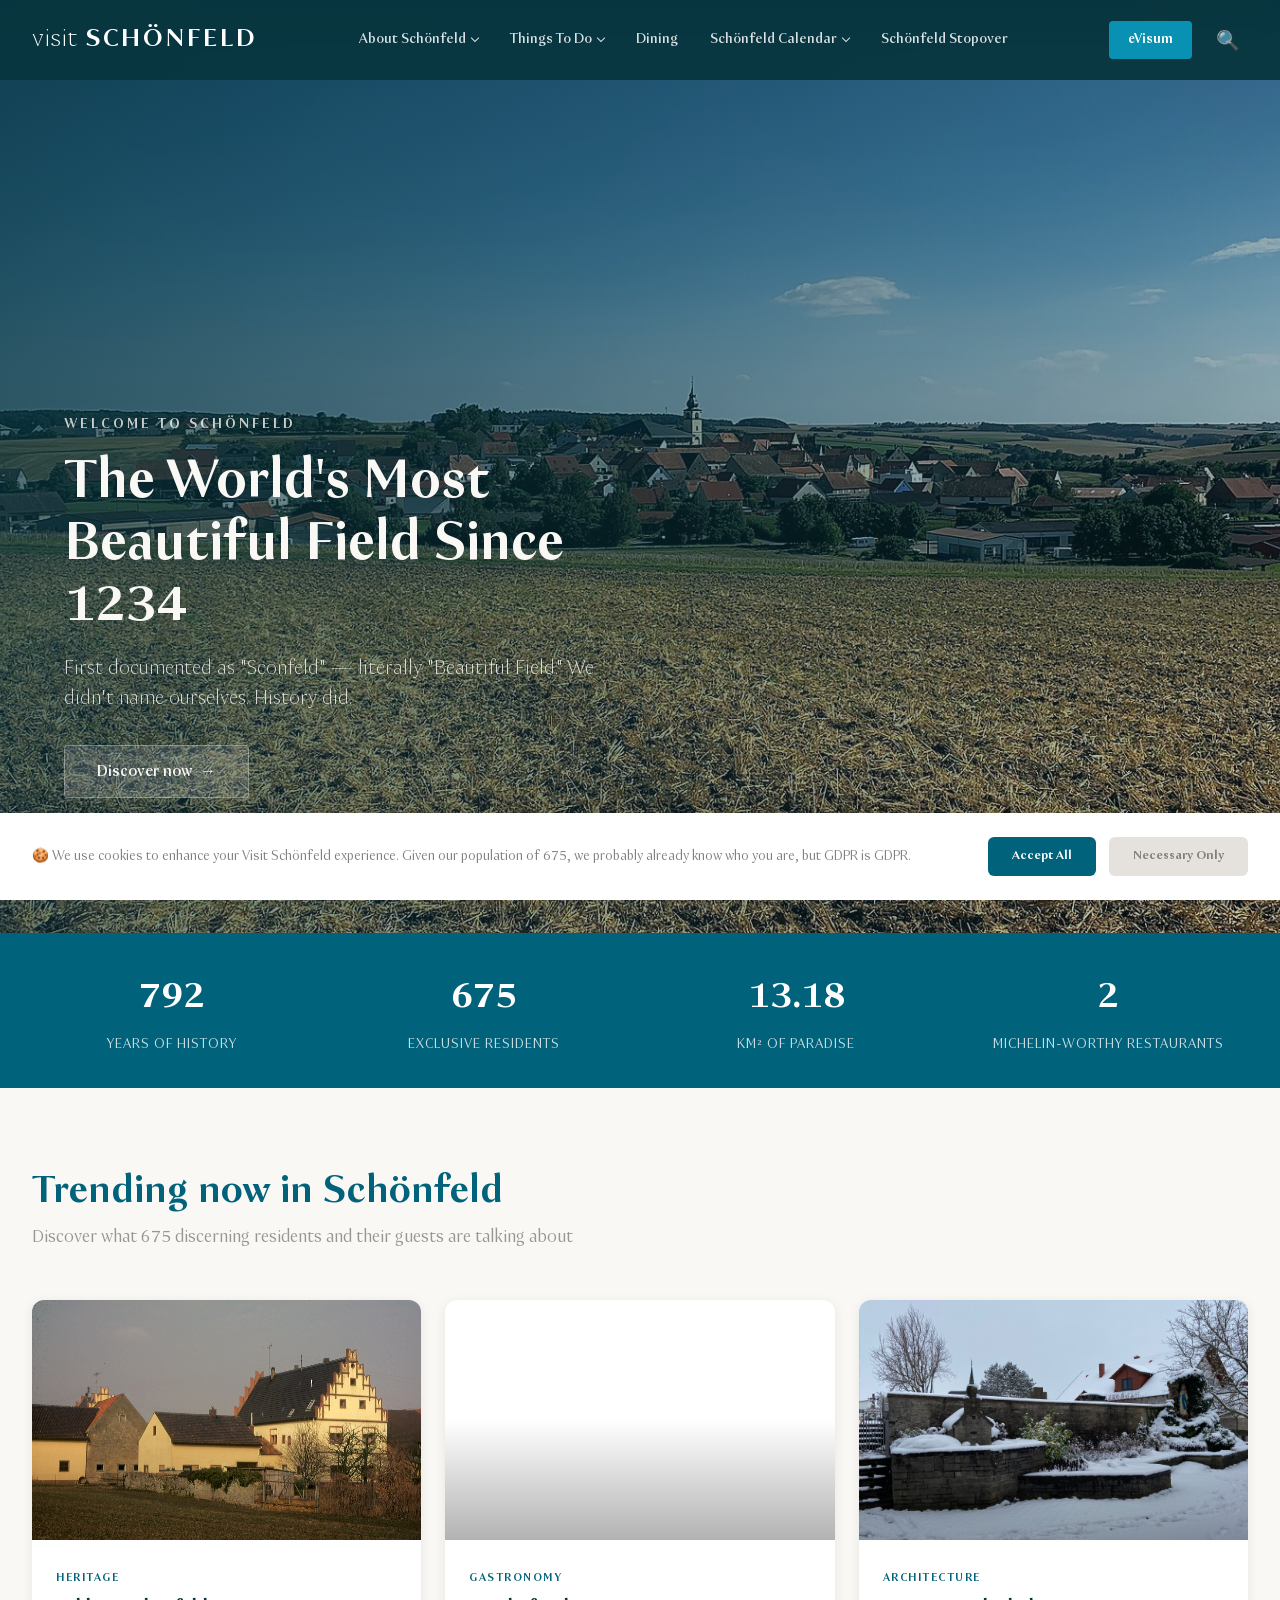
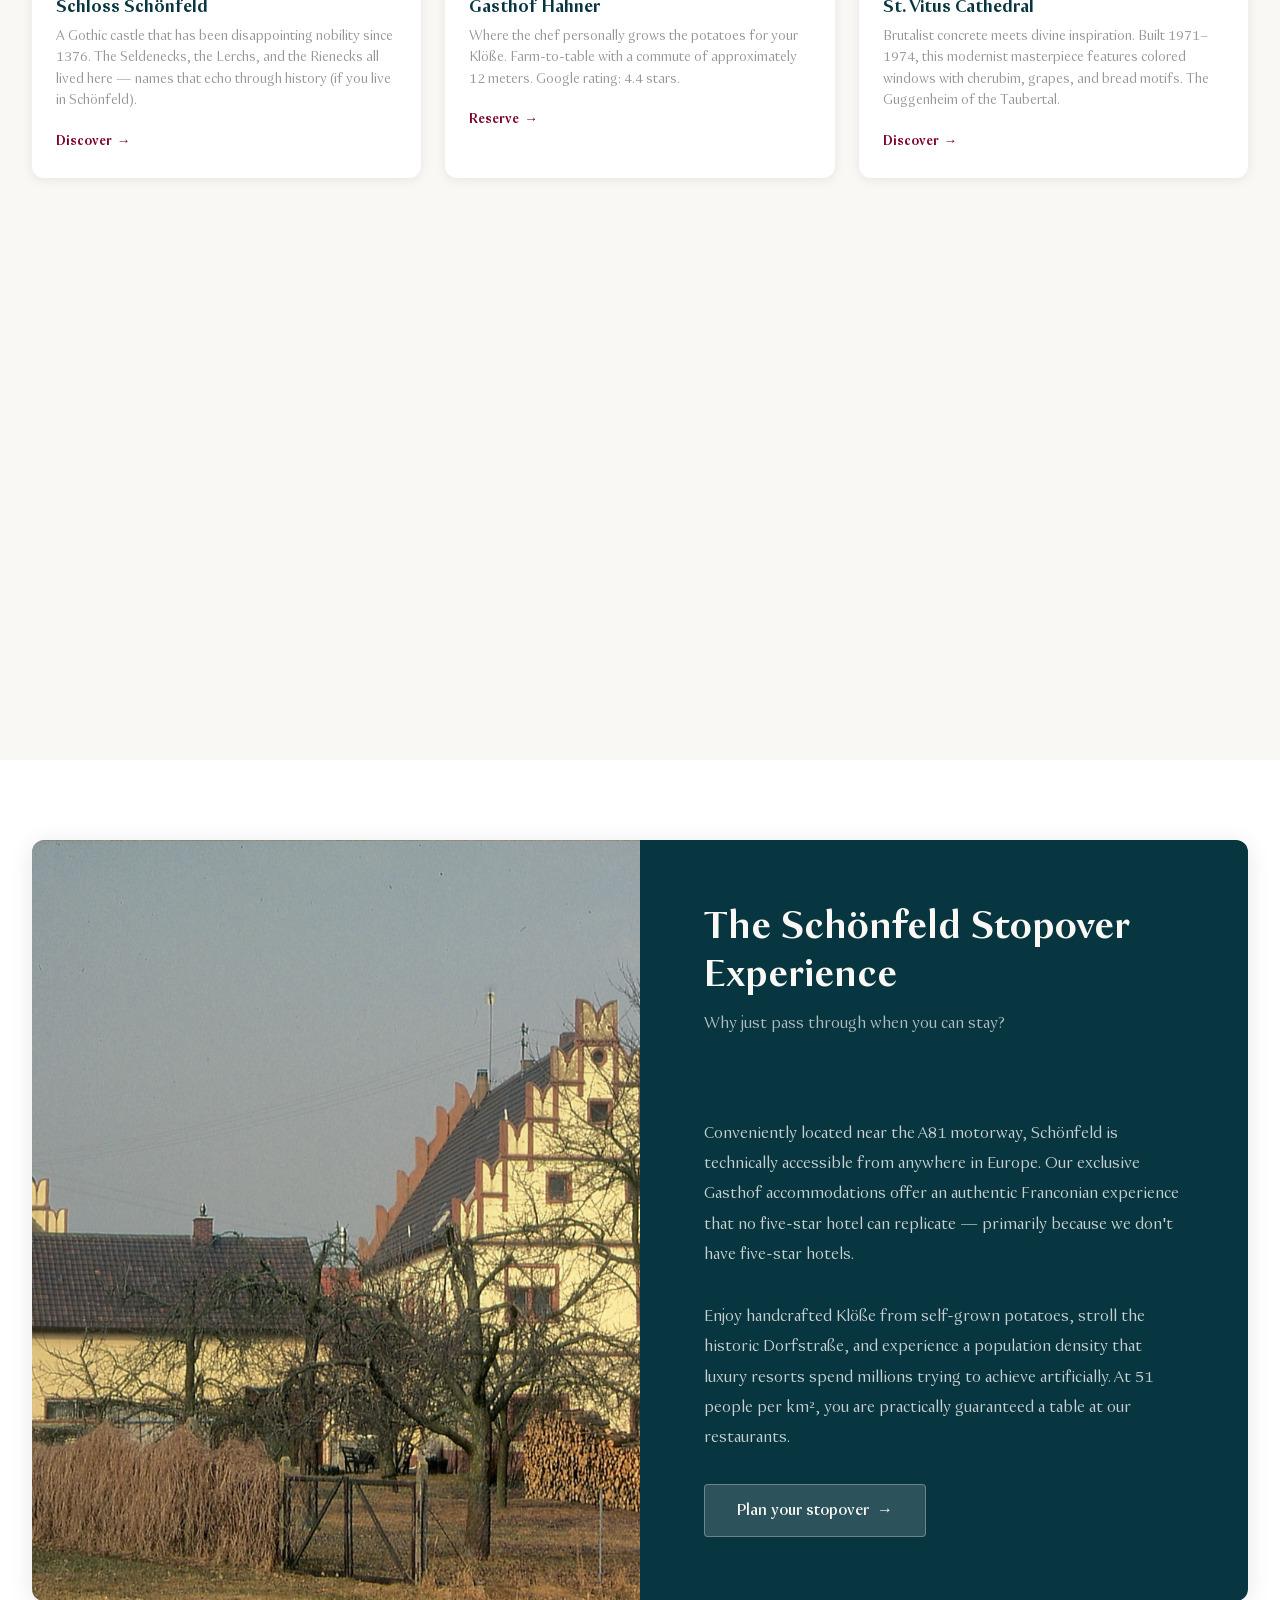
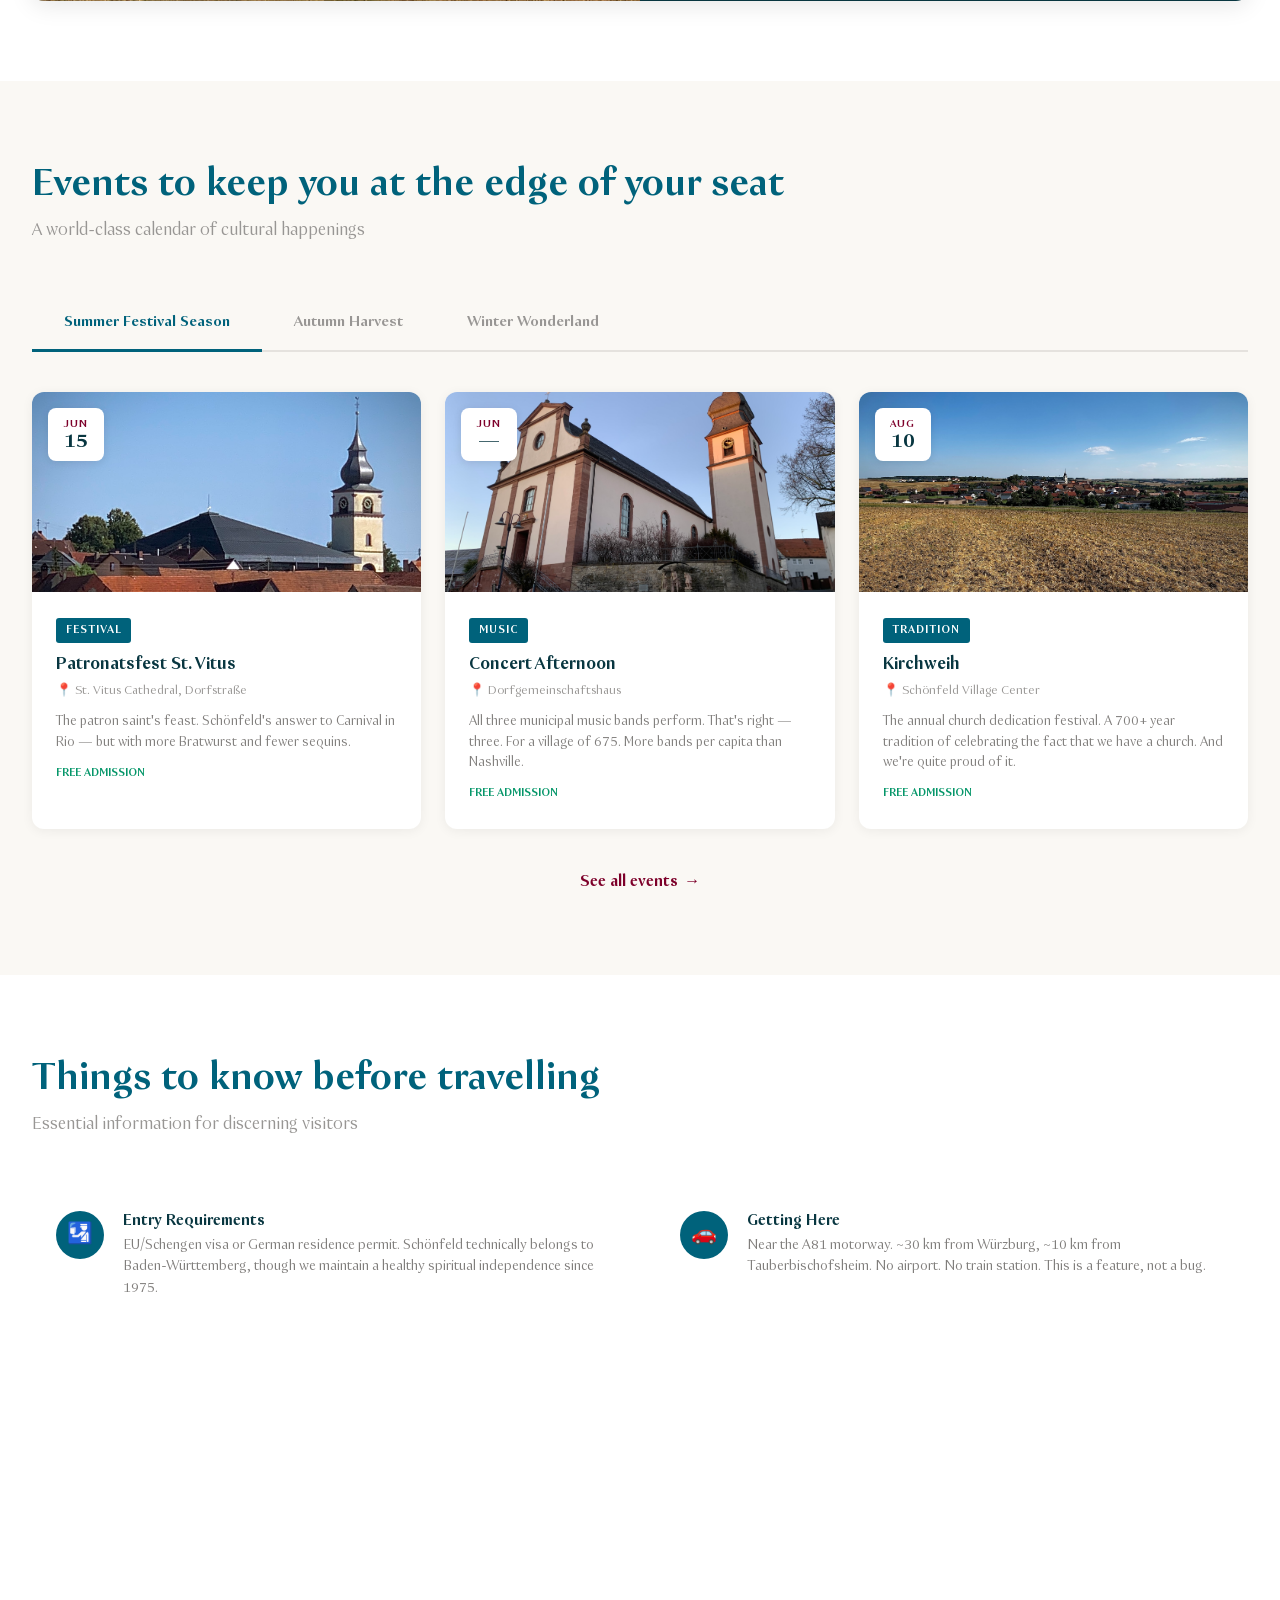
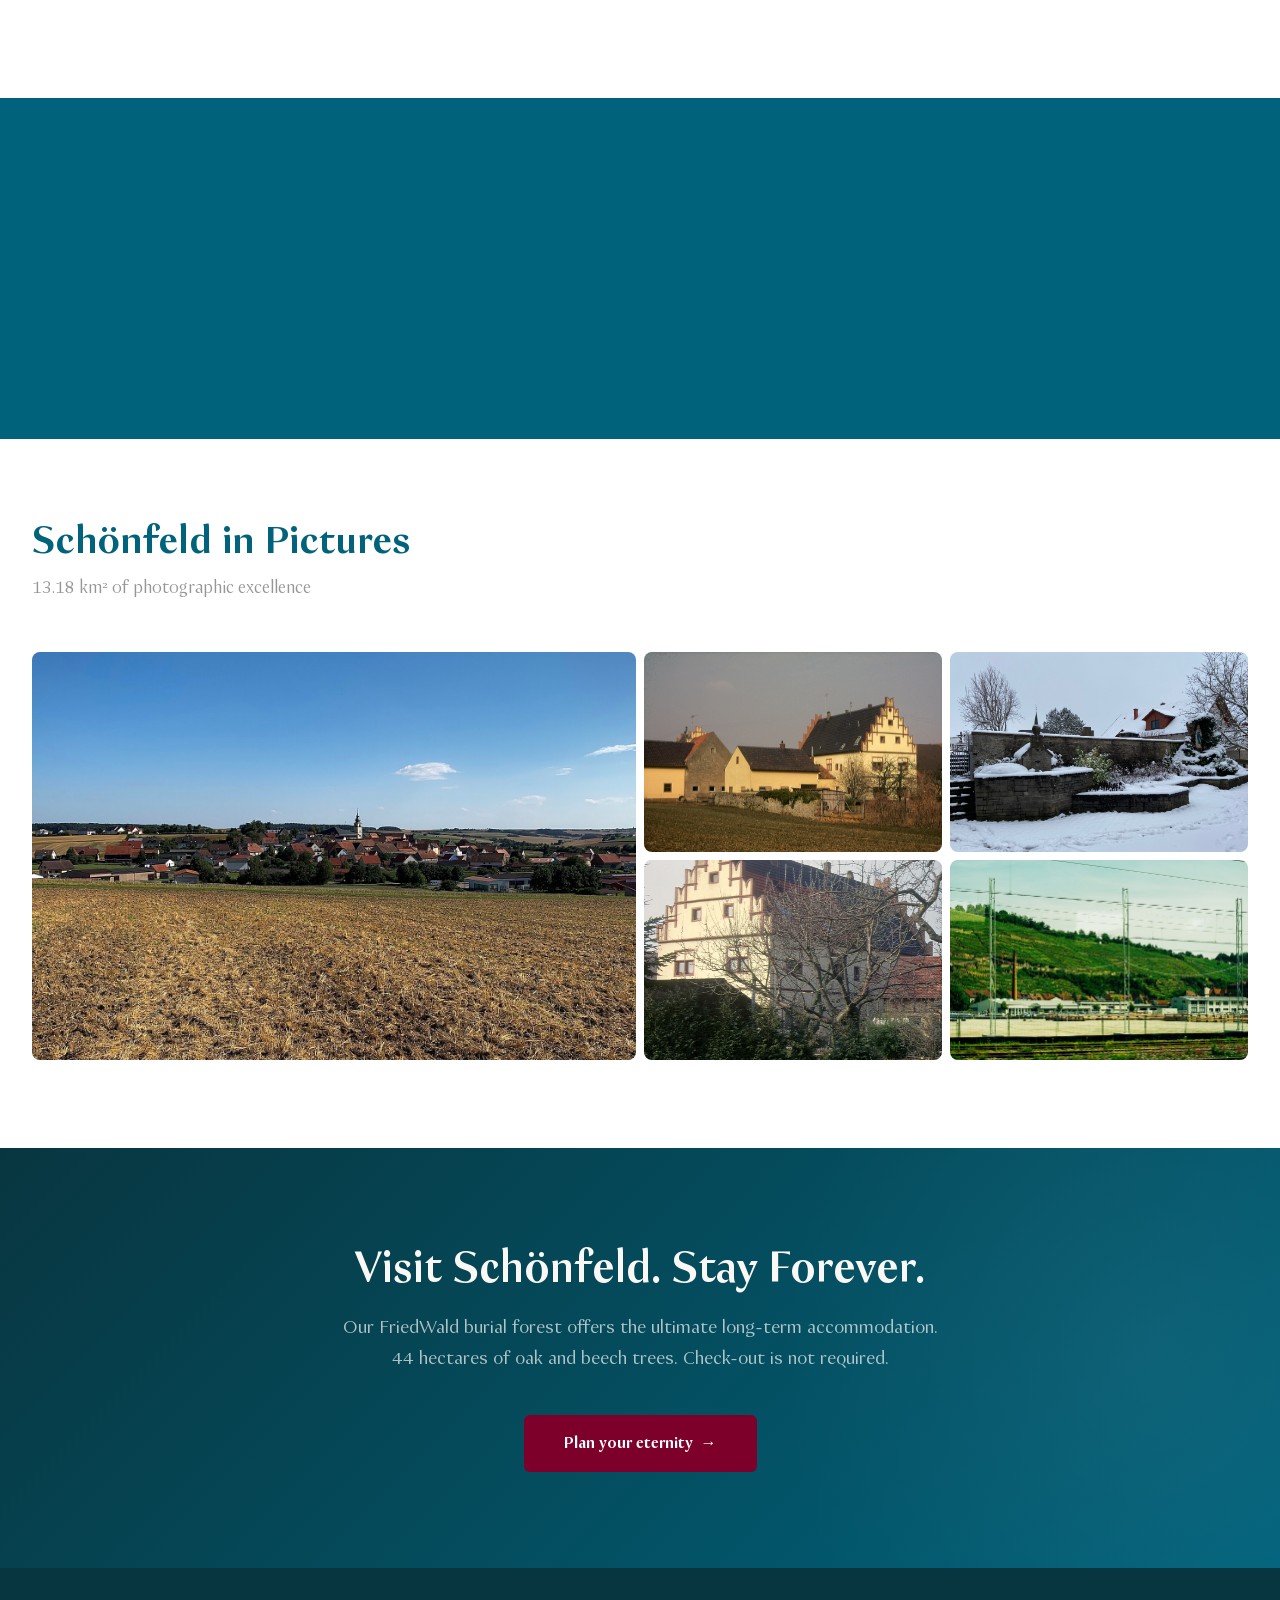
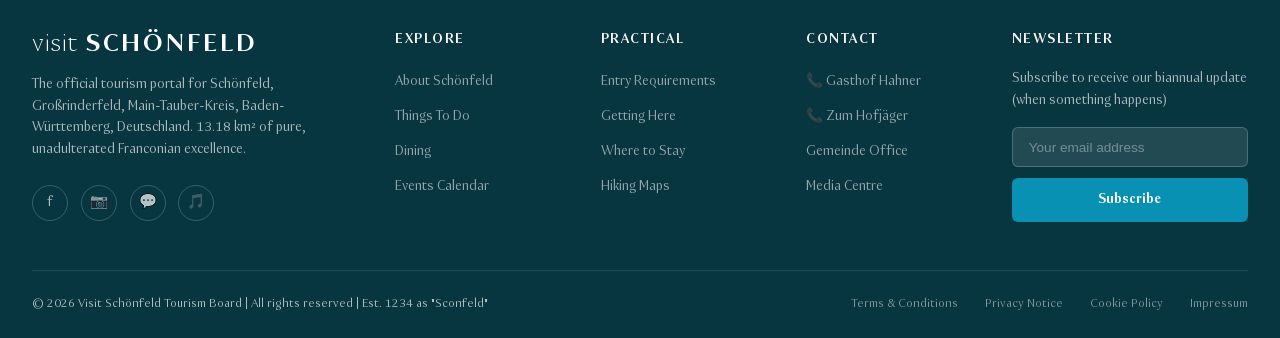
==== index.html @ 76b84b63 "Initial release of Visit Schönfeld parody tourism website Static site modeled after visitqatar.com f" ====
<!DOCTYPE html>
<html lang="en">
<head>
  <meta charset="UTF-8">
  <meta name="viewport" content="width=device-width, initial-scale=1.0">
  <title>Visit Schönfeld | The World's Most Beautiful Field</title>
  <meta name="description" content="Discover Schönfeld — 13.18 km² of pure luxury. 675 residents. Infinite possibilities. Plan your exclusive visit today.">
  <link rel="stylesheet" href="css/style.css">
  <!-- Favicon: golden horse on red -->
  <link rel="icon" href="data:image/svg+xml,<svg xmlns='http://www.w3.org/2000/svg' viewBox='0 0 100 100'><rect width='100' height='100' rx='12' fill='%23c0392b'/><text y='72' x='18' font-size='65'>🐴</text></svg>">
</head>
<body>

  <!-- ========== TOP BAR ========== -->
  <div class="top-bar">
    <div class="container">
      <a href="https://www.grossrinderfeld.de" target="_blank" rel="noopener">Gemeinde Großrinderfeld</a>
      <div class="top-bar-right">
        <div class="lang-selector">
          <span class="lang-flag"></span>
          <span>de — Deutsch</span>
        </div>
      </div>
    </div>
  </div>

  <!-- ========== NAVBAR ========== -->
  <nav class="navbar" role="navigation" aria-label="Main navigation">
    <div class="container">
      <a href="index.html" class="nav-logo">
        <!-- Horse coat of arms SVG -->
        <svg class="logo-icon" viewBox="0 0 40 40" xmlns="http://www.w3.org/2000/svg">
          <circle cx="20" cy="20" r="19" fill="none" stroke="currentColor" stroke-width="1.5"/>
          <text x="10" y="28" font-size="22">🐴</text>
        </svg>
        <span class="logo-visit">visit</span>
        <span class="logo-name">Schönfeld</span>
      </a>

      <ul class="nav-menu">
        <li>
          <a href="about.html" class="dropdown-toggle">About Schönfeld</a>
          <ul class="nav-dropdown">
            <li><a href="about.html#history">Our 792-Year History</a></li>
            <li><a href="about.html#sovereignty">The Sovereignty Question</a></li>
            <li><a href="about.html#coat-of-arms">The Golden Horse</a></li>
            <li><a href="about.html#demographics">Population Report (675)</a></li>
          </ul>
        </li>
        <li>
          <a href="things-to-do.html" class="dropdown-toggle">Things To Do</a>
          <ul class="nav-dropdown">
            <li><a href="things-to-do.html#castle">Schloss Schönfeld</a></li>
            <li><a href="things-to-do.html#cathedral">St. Vitus Cathedral</a></li>
            <li><a href="things-to-do.html#monument">The Cholera Cross</a></li>
            <li><a href="things-to-do.html#hiking">Panorama Hiking</a></li>
            <li><a href="things-to-do.html#sports">SV Schönfeld 1927</a></li>
          </ul>
        </li>
        <li>
          <a href="where-to-eat.html">Dining</a>
        </li>
        <li>
          <a href="events.html" class="dropdown-toggle">Schönfeld Calendar</a>
          <ul class="nav-dropdown">
            <li><a href="events.html#summer">Summer Season</a></li>
            <li><a href="events.html#autumn">Autumn Harvest</a></li>
            <li><a href="events.html#winter">Winter Wonderland</a></li>
          </ul>
        </li>
        <li>
          <a href="where-to-eat.html#gasthof-hahner">Schönfeld Stopover</a>
        </li>
      </ul>

      <div class="nav-actions">
        <a href="about.html#entry" class="nav-btn nav-btn-visa">eVisum</a>
        <button class="nav-icon-btn" aria-label="Search" onclick="alert('Search functionality coming soon. For now, just walk around — you can see the entire village from any point.')">
          &#128269;
        </button>
      </div>

      <button class="hamburger" aria-label="Toggle menu">
        <span></span>
        <span></span>
        <span></span>
      </button>
    </div>
  </nav>

  <!-- ========== HERO ========== -->
  <section class="hero" aria-label="Welcome to Schönfeld">
    <div class="hero-carousel">
      <!-- Slide 1 -->
      <div class="hero-slide active">
        <div class="hero-slide-bg" style="background-image: url('img/schoenfeld-panorama.jpg');"></div>
        <div class="hero-slide-overlay"></div>
        <div class="hero-content">
          <span class="hero-tag">Welcome to Schönfeld</span>
          <h1 class="hero-title">The World's Most Beautiful Field Since 1234</h1>
          <p class="hero-subtitle">First documented as "Sconfeld" — literally "Beautiful Field." We didn't name ourselves. History did.</p>
          <a href="about.html" class="hero-cta">
            Discover now <span class="arrow">→</span>
          </a>
        </div>
      </div>

      <!-- Slide 2 -->
      <div class="hero-slide">
        <div class="hero-slide-bg" style="background-image: url('img/taubertal-aerial.jpg');"></div>
        <div class="hero-slide-overlay"></div>
        <div class="hero-content">
          <span class="hero-tag">Schönfeld Stopover</span>
          <h1 class="hero-title">675 Residents.<br>Infinite Possibilities.</h1>
          <p class="hero-subtitle">Experience luxury at 51 people per km². More personal space than Monaco, more charm than the Maldives.</p>
          <a href="things-to-do.html" class="hero-cta">
            Explore now <span class="arrow">→</span>
          </a>
        </div>
      </div>

      <!-- Slide 3 -->
      <div class="hero-slide">
        <div class="hero-slide-bg" style="background-image: url('img/golden-fields.jpg');"></div>
        <div class="hero-slide-overlay"></div>
        <div class="hero-content">
          <span class="hero-tag">Culinary Excellence</span>
          <h1 class="hero-title">Farm-to-Table Before It Was a Hashtag</h1>
          <p class="hero-subtitle">Two world-class restaurants on the legendary Dorfstraße. Reservations recommended (population permitting).</p>
          <a href="where-to-eat.html" class="hero-cta">
            Taste now <span class="arrow">→</span>
          </a>
        </div>
      </div>
    </div>

    <!-- Hero Navigation -->
    <div class="hero-nav">
      <div class="hero-dots">
        <button class="hero-dot active" aria-label="Slide 1"></button>
        <button class="hero-dot" aria-label="Slide 2"></button>
        <button class="hero-dot" aria-label="Slide 3"></button>
      </div>
      <div class="hero-arrows">
        <button class="hero-arrow prev" aria-label="Previous slide">&#8592;</button>
        <button class="hero-arrow next" aria-label="Next slide">&#8594;</button>
      </div>
    </div>

    <div class="hero-scroll" onclick="document.querySelector('.stats-bar').scrollIntoView({behavior:'smooth'})">
      <span>Scroll</span>
      <span>&#8964;</span>
    </div>
  </section>

  <!-- ========== STATS BAR ========== -->
  <section class="stats-bar" aria-label="Schönfeld at a glance">
    <div class="container">
      <div class="stats-grid">
        <div class="stat-item fade-in">
          <div class="stat-number">792</div>
          <div class="stat-label">Years of History</div>
        </div>
        <div class="stat-item fade-in">
          <div class="stat-number">675</div>
          <div class="stat-label">Exclusive Residents</div>
        </div>
        <div class="stat-item fade-in">
          <div class="stat-number">13.18</div>
          <div class="stat-label">km² of Paradise</div>
        </div>
        <div class="stat-item fade-in">
          <div class="stat-number">2</div>
          <div class="stat-label">Michelin-Worthy Restaurants</div>
        </div>
      </div>
    </div>
  </section>

  <!-- ========== TRENDING ========== -->
  <section class="trending section-padding" aria-label="Trending now in Schönfeld">
    <div class="container">
      <div class="section-header fade-in">
        <h2>Trending now in Schönfeld</h2>
        <p>Discover what 675 discerning residents and their guests are talking about</p>
      </div>

      <div class="trending-carousel">
        <div class="trending-track">
          <!-- Card 1 -->
          <div class="trending-card fade-in">
            <div class="trending-card-img" style="background-image: url('img/schloss1.jpg');"></div>
            <div class="trending-card-body">
              <span class="trending-card-tag">Heritage</span>
              <h3 class="trending-card-title">Schloss Schönfeld</h3>
              <p class="trending-card-desc">A Gothic castle that has been disappointing nobility since 1376. The Seldenecks, the Lerchs, and the Rienecks all lived here — names that echo through history (if you live in Schönfeld).</p>
              <a href="things-to-do.html#castle" class="trending-card-link">
                Discover <span class="arrow">→</span>
              </a>
            </div>
          </div>

          <!-- Card 2 -->
          <div class="trending-card fade-in">
            <div class="trending-card-img" style="background-image: url('img/tauberzell-village.jpg');"></div>
            <div class="trending-card-body">
              <span class="trending-card-tag">Gastronomy</span>
              <h3 class="trending-card-title">Gasthof Hahner</h3>
              <p class="trending-card-desc">Where the chef personally grows the potatoes for your Klöße. Farm-to-table with a commute of approximately 12 meters. Google rating: 4.4 stars.</p>
              <a href="where-to-eat.html#gasthof-hahner" class="trending-card-link">
                Reserve <span class="arrow">→</span>
              </a>
            </div>
          </div>

          <!-- Card 3 -->
          <div class="trending-card fade-in">
            <div class="trending-card-img" style="background-image: url('img/st-vitus-exterior.jpg');"></div>
            <div class="trending-card-body">
              <span class="trending-card-tag">Architecture</span>
              <h3 class="trending-card-title">St. Vitus Cathedral</h3>
              <p class="trending-card-desc">Brutalist concrete meets divine inspiration. Built 1971–1974, this modernist masterpiece features colored windows with cherubim, grapes, and bread motifs. The Guggenheim of the Taubertal.</p>
              <a href="things-to-do.html#cathedral" class="trending-card-link">
                Discover <span class="arrow">→</span>
              </a>
            </div>
          </div>

          <!-- Card 4 -->
          <div class="trending-card fade-in">
            <div class="trending-card-img" style="background-image: url('img/schloss4.jpg');"></div>
            <div class="trending-card-body">
              <span class="trending-card-tag">Monument</span>
              <h3 class="trending-card-title">The Cholera Cross</h3>
              <p class="trending-card-desc">6 meters of red sandstone pandemic memorial. We were doing pandemic memorials before it was cool. Erected 1868, sculptor Th. Pfeiffer from Wertheim.</p>
              <a href="things-to-do.html#monument" class="trending-card-link">
                Discover <span class="arrow">→</span>
              </a>
            </div>
          </div>

          <!-- Card 5 -->
          <div class="trending-card fade-in">
            <div class="trending-card-img" style="background-image: url('img/tauberzell-view.jpg');"></div>
            <div class="trending-card-body">
              <span class="trending-card-tag">Adventure</span>
              <h3 class="trending-card-title">Panorama Hiking</h3>
              <p class="trending-card-desc">16 km of certified trails with views of the Spessart, Rhön, and Taubertal. Rated "panoramic" by the German Hiking Association (they were not being ironic).</p>
              <a href="things-to-do.html#hiking" class="trending-card-link">
                Explore <span class="arrow">→</span>
              </a>
            </div>
          </div>

          <!-- Card 6 -->
          <div class="trending-card fade-in">
            <div class="trending-card-img" style="background-image: url('img/schoenfeld-panorama.jpg');"></div>
            <div class="trending-card-body">
              <span class="trending-card-tag">Sports</span>
              <h3 class="trending-card-title">SV Schönfeld 1927</h3>
              <p class="trending-card-desc">The FC Barcelona of Kreisklasse A. So exclusive, they share a team with Kleinrinderfeld. Founded 1927, colors red &amp; black. Matches at the legendary Sportanlage am Graben.</p>
              <a href="things-to-do.html#sports" class="trending-card-link">
                Cheer <span class="arrow">→</span>
              </a>
            </div>
          </div>
        </div>
      </div>
    </div>
  </section>

  <!-- ========== HIGHLIGHT FEATURE ========== -->
  <section class="highlights section-padding" aria-label="Feature highlight">
    <div class="container">
      <div class="highlight-grid fade-in">
        <div class="highlight-image" style="background-image: url('img/schloss2.jpg');"></div>
        <div class="highlight-content">
          <div class="section-header">
            <h2>The Schönfeld Stopover Experience</h2>
            <p>Why just pass through when you can stay?</p>
          </div>
          <p>
            Conveniently located near the A81 motorway, Schönfeld is technically accessible from anywhere in Europe. Our exclusive Gasthof accommodations offer an authentic Franconian experience that no five-star hotel can replicate — primarily because we don't have five-star hotels.
          </p>
          <p>
            Enjoy handcrafted Klöße from self-grown potatoes, stroll the historic Dorfstraße, and experience a population density that luxury resorts spend millions trying to achieve artificially. At 51 people per km², you are practically guaranteed a table at our restaurants.
          </p>
          <a href="where-to-eat.html" class="hero-cta">
            Plan your stopover <span class="arrow">→</span>
          </a>
        </div>
      </div>
    </div>
  </section>

  <!-- ========== EVENTS ========== -->
  <section class="events section-padding" aria-label="Events">
    <div class="container">
      <div class="section-header fade-in">
        <h2>Events to keep you at the edge of your seat</h2>
        <p>A world-class calendar of cultural happenings</p>
      </div>

      <div class="events-tabs fade-in">
        <button class="events-tab active" data-tab="events-summer">Summer Festival Season</button>
        <button class="events-tab" data-tab="events-autumn">Autumn Harvest</button>
        <button class="events-tab" data-tab="events-winter">Winter Wonderland</button>
      </div>

      <!-- Summer Events -->
      <div class="events-grid active" id="events-summer">
        <div class="event-card fade-in">
          <div class="event-card-img" style="background-image: url('img/st-vitus-panorama.jpg'); background-size:cover; background-position:center;">
            <div class="event-date-badge">
              <span class="month">Jun</span>
              <span class="day">15</span>
            </div>
          </div>
          <div class="event-card-body">
            <span class="event-category">Festival</span>
            <h3 class="event-card-title">Patronatsfest St. Vitus</h3>
            <p class="event-card-location">📍 St. Vitus Cathedral, Dorfstraße</p>
            <p class="event-card-desc">The patron saint's feast. Schönfeld's answer to Carnival in Rio — but with more Bratwurst and fewer sequins.</p>
            <span class="event-free">Free Admission</span>
          </div>
        </div>

        <div class="event-card fade-in">
          <div class="event-card-img" style="background-image: url('img/grossrinderfeld-church.jpg'); background-size:cover; background-position:center;">
            <div class="event-date-badge">
              <span class="month">Jun</span>
              <span class="day">—</span>
            </div>
          </div>
          <div class="event-card-body">
            <span class="event-category">Music</span>
            <h3 class="event-card-title">Concert Afternoon</h3>
            <p class="event-card-location">📍 Dorfgemeinschaftshaus</p>
            <p class="event-card-desc">All three municipal music bands perform. That's right — three. For a village of 675. More bands per capita than Nashville.</p>
            <span class="event-free">Free Admission</span>
          </div>
        </div>

        <div class="event-card fade-in">
          <div class="event-card-img" style="background-image: url('img/schoenfeld-panorama.jpg'); background-size:cover; background-position:center;">
            <div class="event-date-badge">
              <span class="month">Aug</span>
              <span class="day">10</span>
            </div>
          </div>
          <div class="event-card-body">
            <span class="event-category">Tradition</span>
            <h3 class="event-card-title">Kirchweih</h3>
            <p class="event-card-location">📍 Schönfeld Village Center</p>
            <p class="event-card-desc">The annual church dedication festival. A 700+ year tradition of celebrating the fact that we have a church. And we're quite proud of it.</p>
            <span class="event-free">Free Admission</span>
          </div>
        </div>
      </div>

      <!-- Autumn Events -->
      <div class="events-grid" id="events-autumn">
        <div class="event-card fade-in">
          <div class="event-card-img" style="background-image: url('img/wochenmarkt.jpg'); background-size:cover; background-position:center;">
            <div class="event-date-badge">
              <span class="month">Oct</span>
              <span class="day">—</span>
            </div>
          </div>
          <div class="event-card-body">
            <span class="event-category">Market</span>
            <h3 class="event-card-title">Großrinderfeld Bauernmarkt</h3>
            <p class="event-card-location">📍 Großrinderfeld Village Center</p>
            <p class="event-card-desc">Every two years, the streets transform into a farmers' paradise. Homemade bread, organic cheese, local wine, and cakes from old family recipes that have survived wars, plagues, and administrative reforms.</p>
            <span class="event-free">Free Admission</span>
          </div>
        </div>

        <div class="event-card fade-in">
          <div class="event-card-img" style="background-image: url('img/golden-fields.jpg'); background-size:cover; background-position:center;">
            <div class="event-date-badge">
              <span class="month">Oct</span>
              <span class="day">—</span>
            </div>
          </div>
          <div class="event-card-body">
            <span class="event-category">Gastronomy</span>
            <h3 class="event-card-title">Harvest Season at Gasthof Hahner</h3>
            <p class="event-card-location">📍 Dorfstraße 9</p>
            <p class="event-card-desc">The potato harvest is in, which means the Klöße reach peak perfection. Experience terroir in its most literal form — the dirt is still warm.</p>
          </div>
        </div>

        <div class="event-card fade-in">
          <div class="event-card-img" style="background-image: url('img/vineyards.jpg'); background-size:cover; background-position:center;">
            <div class="event-date-badge">
              <span class="month">Autumn</span>
              <span class="day">🍷</span>
            </div>
          </div>
          <div class="event-card-body">
            <span class="event-category">Wine</span>
            <h3 class="event-card-title">Taubertal Wine Season</h3>
            <p class="event-card-location">📍 Liebliches Taubertal Region</p>
            <p class="event-card-desc">1,100 hectares of vineyards, featuring the legendary Tauberschwarz — a grape variety so rare, it makes Romanée-Conti look mass-produced. Also: Müller-Thurgau, Silvaner, and Kerner.</p>
          </div>
        </div>
      </div>

      <!-- Winter Events -->
      <div class="events-grid" id="events-winter">
        <div class="event-card fade-in">
          <div class="event-card-img" style="background-image: url('img/weihnachtsmarkt1.jpg'); background-size:cover; background-position:center;">
            <div class="event-date-badge">
              <span class="month">Dec</span>
              <span class="day">15</span>
            </div>
          </div>
          <div class="event-card-body">
            <span class="event-category">Christmas</span>
            <h3 class="event-card-title">Weihnachtsmarkt</h3>
            <p class="event-card-location">📍 Between Church & Town Hall</p>
            <p class="event-card-desc">Third Sunday of Advent. Twinkling lights, the scent of evergreen, warm Glühwein, and Christmas melodies. Like the Nuremberg Christkindlesmarkt, but without the 2 million other visitors.</p>
            <span class="event-free">Free Admission</span>
          </div>
        </div>

        <div class="event-card fade-in">
          <div class="event-card-img" style="background-image: url('img/weihnachtsmarkt2.jpg'); background-size:cover; background-position:center;">
            <div class="event-date-badge">
              <span class="month">Dec</span>
              <span class="day">—</span>
            </div>
          </div>
          <div class="event-card-body">
            <span class="event-category">Tradition</span>
            <h3 class="event-card-title">Gerchsheim Weihnachtsmarkt</h3>
            <p class="event-card-location">📍 Gerchsheim (~4 km)</p>
            <p class="event-card-desc">Our sister village's Christmas market. A mere 4 km journey through the Franconian countryside — Schönfeld's answer to a day trip.</p>
            <span class="event-free">Free Admission</span>
          </div>
        </div>

        <div class="event-card fade-in">
          <div class="event-card-img" style="background-image: url('img/taubertal-river.jpg'); background-size:cover; background-position:center;">
            <div class="event-date-badge">
              <span class="month">Winter</span>
              <span class="day">❄️</span>
            </div>
          </div>
          <div class="event-card-body">
            <span class="event-category">Wellness</span>
            <h3 class="event-card-title">Extreme Silence Retreat</h3>
            <p class="event-card-location">📍 Anywhere in Schönfeld</p>
            <p class="event-card-desc">No booking required. Simply step outside after 8 PM on any winter evening and experience a silence so profound, you can hear the personal growth happening.</p>
            <span class="event-free">Always Free</span>
          </div>
        </div>
      </div>

      <div class="events-footer fade-in">
        <a href="events.html">See all events <span class="arrow">→</span></a>
      </div>
    </div>
  </section>

  <!-- ========== KNOW BEFORE YOU GO ========== -->
  <section class="know-before section-padding" aria-label="Know before you visit">
    <div class="container">
      <div class="section-header fade-in">
        <h2>Things to know before travelling</h2>
        <p>Essential information for discerning visitors</p>
      </div>

      <div class="know-grid">
        <div class="know-item fade-in">
          <div class="know-icon">🛂</div>
          <div>
            <h4>Entry Requirements</h4>
            <p>EU/Schengen visa or German residence permit. Schönfeld technically belongs to Baden-Württemberg, though we maintain a healthy spiritual independence since 1975.</p>
          </div>
        </div>

        <div class="know-item fade-in">
          <div class="know-icon">🚗</div>
          <div>
            <h4>Getting Here</h4>
            <p>Near the A81 motorway. ~30 km from Würzburg, ~10 km from Tauberbischofsheim. No airport. No train station. This is a feature, not a bug.</p>
          </div>
        </div>

        <div class="know-item fade-in">
          <div class="know-icon">🗣️</div>
          <div>
            <h4>Language</h4>
            <p>German, with local Franconian dialect. The village is locally known as "Schehfald." Practice this pronunciation to earn instant respect from all 675 residents.</p>
          </div>
        </div>

        <div class="know-item fade-in">
          <div class="know-icon">💶</div>
          <div>
            <h4>Currency & Payment</h4>
            <p>Euro (€). Cash is strongly preferred — this is rural Germany. The nearest ATM is a character-building journey away.</p>
          </div>
        </div>

        <div class="know-item fade-in">
          <div class="know-icon">🌡️</div>
          <div>
            <h4>Climate</h4>
            <p>Temperate continental at 309 m elevation. Perfect for hiking, complaining about the weather, and growing potatoes for Klöße.</p>
          </div>
        </div>

        <div class="know-item fade-in">
          <div class="know-icon">⛪</div>
          <div>
            <h4>Religion & Customs</h4>
            <p>Majority Roman Catholic. The patron saint is St. Vitus. Kirchweih and Patronatsfest are sacred — plan your visit around them or plan to participate.</p>
          </div>
        </div>
      </div>
    </div>
  </section>

  <!-- ========== TESTIMONIAL ========== -->
  <section class="testimonial section-padding" aria-label="Visitor testimonial">
    <div class="container">
      <div class="fade-in">
        <p class="testimonial-quote">"I came for the castle, stayed for the Klöße, and never quite found a reason to leave. That was 14 years ago. I am now the 675th resident."</p>
        <p class="testimonial-author">— Anonymous Resident, formerly of Munich</p>
      </div>
    </div>
  </section>

  <!-- ========== GALLERY ========== -->
  <section class="gallery section-padding" aria-label="Gallery">
    <div class="container">
      <div class="section-header fade-in">
        <h2>Schönfeld in Pictures</h2>
        <p>13.18 km² of photographic excellence</p>
      </div>

      <div class="gallery-grid fade-in">
        <div class="gallery-item">
          <div class="gallery-placeholder" style="background-image: url('img/schoenfeld-panorama.jpg');"></div>
          <span class="gallery-caption">Rolling fields — the beautiful fields that gave us our name</span>
        </div>
        <div class="gallery-item">
          <div class="gallery-placeholder" style="background-image: url('img/schloss1.jpg');"></div>
          <span class="gallery-caption">Schloss Schönfeld — since 1376</span>
        </div>
        <div class="gallery-item">
          <div class="gallery-placeholder" style="background-image: url('img/st-vitus-exterior.jpg');"></div>
          <span class="gallery-caption">St. Vitus — brutalist elegance</span>
        </div>
        <div class="gallery-item">
          <div class="gallery-placeholder" style="background-image: url('img/schloss3.jpg');"></div>
          <span class="gallery-caption">The Cholera Cross — est. 1868</span>
        </div>
        <div class="gallery-item">
          <div class="gallery-placeholder" style="background-image: url('img/vineyards.jpg');"></div>
          <span class="gallery-caption">Taubertal Wine Country</span>
        </div>
        <div class="gallery-item">
          <div class="gallery-placeholder" style="background-image: url('img/tauberzell-view.jpg');"></div>
          <span class="gallery-caption">Panorama hiking trails</span>
        </div>
      </div>
    </div>
  </section>

  <!-- ========== CTA BANNER ========== -->
  <section class="cta-banner" aria-label="Plan your visit">
    <div class="container">
      <div class="cta-content fade-in">
        <h2>Visit Schönfeld. Stay Forever.</h2>
        <p>Our FriedWald burial forest offers the ultimate long-term accommodation. 44 hectares of oak and beech trees. Check-out is not required.</p>
        <a href="about.html" class="btn-primary">
          Plan your eternity <span class="arrow">→</span>
        </a>
      </div>
    </div>
  </section>

  <!-- ========== FOOTER ========== -->
  <footer class="footer" role="contentinfo">
    <div class="container">
      <div class="footer-grid">
        <div class="footer-brand">
          <a href="index.html" class="nav-logo">
            <span class="logo-visit">visit</span>
            <span class="logo-name">Schönfeld</span>
          </a>
          <p>The official tourism portal for Schönfeld, Großrinderfeld, Main-Tauber-Kreis, Baden-Württemberg, Deutschland. 13.18 km² of pure, unadulterated Franconian excellence.</p>
          <div class="footer-social">
            <a href="#" aria-label="Facebook" title="We might have a Facebook page">f</a>
            <a href="#" aria-label="Instagram" title="Follow our 3 posts per year">📷</a>
            <a href="#" aria-label="WhatsApp" title="Reach all 675 residents at once">💬</a>
            <a href="#" aria-label="TikTok" title="Coming soon (pending municipal approval)">🎵</a>
          </div>
        </div>

        <div class="footer-col">
          <h4>Explore</h4>
          <ul>
            <li><a href="about.html">About Schönfeld</a></li>
            <li><a href="things-to-do.html">Things To Do</a></li>
            <li><a href="where-to-eat.html">Dining</a></li>
            <li><a href="events.html">Events Calendar</a></li>
          </ul>
        </div>

        <div class="footer-col">
          <h4>Practical</h4>
          <ul>
            <li><a href="about.html#entry">Entry Requirements</a></li>
            <li><a href="about.html#getting-here">Getting Here</a></li>
            <li><a href="where-to-eat.html">Where to Stay</a></li>
            <li><a href="things-to-do.html#hiking">Hiking Maps</a></li>
          </ul>
        </div>

        <div class="footer-col">
          <h4>Contact</h4>
          <ul>
            <li><a href="tel:+4993449305">📞 Gasthof Hahner</a></li>
            <li><a href="tel:+499344285">📞 Zum Hofjäger</a></li>
            <li><a href="https://www.grossrinderfeld.de" target="_blank" rel="noopener">Gemeinde Office</a></li>
            <li><a href="#">Media Centre</a></li>
          </ul>
        </div>

        <div class="footer-col">
          <h4>Newsletter</h4>
          <p style="font-size:0.85rem; margin-bottom:0.8rem;">Subscribe to receive our biannual update (when something happens)</p>
          <div class="footer-newsletter">
            <input type="email" placeholder="Your email address" aria-label="Email for newsletter">
            <button>Subscribe</button>
          </div>
        </div>
      </div>

      <div class="footer-bottom">
        <span>&copy; 2026 Visit Schönfeld Tourism Board | All rights reserved | Est. 1234 as "Sconfeld"</span>
        <div>
          <a href="#">Terms & Conditions</a>
          <a href="#">Privacy Notice</a>
          <a href="#">Cookie Policy</a>
          <a href="#">Impressum</a>
        </div>
      </div>
    </div>
  </footer>

  <!-- ========== SCROLL TO TOP ========== -->
  <button class="scroll-top" aria-label="Scroll to top">↑</button>

  <!-- ========== COOKIE BANNER ========== -->
  <div class="cookie-banner">
    <div class="cookie-content">
      <p>🍪 We use cookies to enhance your Visit Schönfeld experience. Given our population of 675, we probably already know who you are, but GDPR is GDPR.</p>
      <div class="cookie-buttons">
        <button class="cookie-btn cookie-btn-accept">Accept All</button>
        <button class="cookie-btn cookie-btn-necessary">Necessary Only</button>
      </div>
    </div>
  </div>

  <script src="js/main.js"></script>
</body>
</html>
---- css/style.css ----
/* ============================================
   Visit Schönfeld - Premium Tourism Experience
   Modeled after visitqatar.com
   ============================================ */

/* ---------- VisitQatar Font ---------- */
@font-face {
  font-family: 'VisitQatar';
  src: url('../fonts/VisitQatar-Light.woff2') format('woff2');
  font-weight: 300;
  font-style: normal;
  font-display: swap;
}
@font-face {
  font-family: 'VisitQatar';
  src: url('../fonts/VisitQatar-Regular.woff2') format('woff2');
  font-weight: 400;
  font-style: normal;
  font-display: swap;
}
@font-face {
  font-family: 'VisitQatar';
  src: url('../fonts/VisitQatar-Medium.woff2') format('woff2');
  font-weight: 500;
  font-style: normal;
  font-display: swap;
}
@font-face {
  font-family: 'VisitQatar';
  src: url('../fonts/VisitQatar-Bold.woff2') format('woff2');
  font-weight: 700;
  font-style: normal;
  font-display: swap;
}

/* ---------- CSS Variables ---------- */
:root {
  --teal: #00627b;
  --teal-dark: #083640;
  --teal-light: #0891b2;
  --maroon: #7d002a;
  --maroon-light: #9f1239;
  --off-white: #faf8f4;
  --cream: #f5f0ea;
  --gray-dark: #807e7c;
  --gray-medium: #6c6a68;
  --gray-light: #989694;
  --gray-border: #e5e2de;
  --white: #ffffff;
  --black: #000000;
  --font-heading: 'VisitQatar', 'Futura', 'Trebuchet MS', sans-serif;
  --font-body: 'VisitQatar', 'Futura', 'Segoe UI', sans-serif;
  --nav-height: 80px;
  --transition: 0.3s ease;
}

/* ---------- Reset & Base ---------- */
*,
*::before,
*::after {
  margin: 0;
  padding: 0;
  box-sizing: border-box;
}

html {
  scroll-behavior: smooth;
  font-size: 16px;
}

body {
  font-family: var(--font-body);
  color: var(--gray-dark);
  background: var(--white);
  line-height: 1.6;
  overflow-x: hidden;
}

a {
  color: var(--maroon);
  text-decoration: none;
  transition: color var(--transition);
}

a:hover {
  color: var(--maroon-light);
  text-decoration: underline;
}

img {
  max-width: 100%;
  height: auto;
  display: block;
}

ul {
  list-style: none;
}

h1, h2, h3, h4, h5, h6 {
  font-family: var(--font-heading);
  color: var(--teal);
  font-weight: 600;
  line-height: 1.2;
}

/* ---------- Utility ---------- */
.container {
  max-width: 1280px;
  margin: 0 auto;
  padding: 0 2rem;
}

.section-padding {
  padding: 5rem 0;
}

.text-center {
  text-align: center;
}

.sr-only {
  position: absolute;
  width: 1px;
  height: 1px;
  padding: 0;
  margin: -1px;
  overflow: hidden;
  clip: rect(0,0,0,0);
  white-space: nowrap;
  border: 0;
}

/* ---------- Top Bar ---------- */
.top-bar {
  background: var(--teal-dark);
  color: var(--gray-light);
  font-size: 0.75rem;
  padding: 0.4rem 0;
  border-bottom: 1px solid rgba(255,255,255,0.1);
}

.top-bar .container {
  display: flex;
  justify-content: space-between;
  align-items: center;
}

.top-bar a {
  color: var(--gray-light);
  font-size: 0.75rem;
}

.top-bar a:hover {
  color: var(--white);
  text-decoration: none;
}

.top-bar-right {
  display: flex;
  align-items: center;
  gap: 1.5rem;
}

.lang-selector {
  display: flex;
  align-items: center;
  gap: 0.4rem;
  cursor: pointer;
}

.lang-flag {
  width: 18px;
  height: 12px;
  border-radius: 2px;
  background: linear-gradient(180deg, #000 33%, #d00 33% 66%, #fc0 66%);
}

/* ---------- Navigation ---------- */
.navbar {
  position: fixed;
  top: 0;
  left: 0;
  right: 0;
  z-index: 1000;
  background: rgba(8, 54, 64, 0.95);
  backdrop-filter: blur(12px);
  -webkit-backdrop-filter: blur(12px);
  transition: background var(--transition), box-shadow var(--transition);
}

.navbar.scrolled {
  background: rgba(8, 54, 64, 0.98);
  box-shadow: 0 2px 20px rgba(0,0,0,0.3);
}

.navbar .container {
  display: flex;
  align-items: center;
  justify-content: space-between;
  height: var(--nav-height);
}

.nav-logo {
  display: flex;
  align-items: baseline;
  gap: 0;
  color: var(--white);
  font-family: var(--font-heading);
  font-size: 1.6rem;
  font-weight: 300;
  letter-spacing: 0.5px;
  text-decoration: none;
  line-height: 1;
}

.nav-logo:hover {
  color: var(--white);
  text-decoration: none;
}

.nav-logo .logo-visit {
  font-weight: 300;
  text-transform: lowercase;
  font-size: 1.6rem;
  letter-spacing: 0.5px;
}

.nav-logo .logo-name {
  font-weight: 700;
  text-transform: uppercase;
  letter-spacing: 3px;
  font-size: 1.6rem;
  margin-left: 0.35em;
}

.nav-logo .logo-icon {
  display: none;
}

.nav-menu {
  display: flex;
  align-items: center;
  gap: 0;
}

.nav-menu li {
  position: relative;
}

.nav-menu a {
  display: block;
  padding: 0.5rem 1rem;
  color: rgba(255,255,255,0.85);
  font-family: var(--font-heading);
  font-size: 0.9rem;
  font-weight: 500;
  text-decoration: none;
  transition: color var(--transition);
  white-space: nowrap;
}

.nav-menu a:hover {
  color: var(--white);
  text-decoration: none;
}

.nav-menu .dropdown-toggle::after {
  content: '';
  display: inline-block;
  width: 6px;
  height: 6px;
  border-right: 1.5px solid currentColor;
  border-bottom: 1.5px solid currentColor;
  transform: rotate(45deg);
  margin-left: 6px;
  vertical-align: 2px;
}

/* Dropdown */
.nav-dropdown {
  position: absolute;
  top: 100%;
  left: 0;
  min-width: 250px;
  background: var(--white);
  border-radius: 0 0 8px 8px;
  box-shadow: 0 8px 32px rgba(0,0,0,0.15);
  opacity: 0;
  visibility: hidden;
  transform: translateY(-8px);
  transition: all var(--transition);
  padding: 0.5rem 0;
}

.nav-menu li:hover .nav-dropdown {
  opacity: 1;
  visibility: visible;
  transform: translateY(0);
}

.nav-dropdown a {
  color: var(--gray-dark);
  padding: 0.7rem 1.5rem;
  font-size: 0.85rem;
}

.nav-dropdown a:hover {
  background: var(--off-white);
  color: var(--teal);
}

/* Nav Actions */
.nav-actions {
  display: flex;
  align-items: center;
  gap: 1rem;
}

.nav-btn {
  display: inline-flex;
  align-items: center;
  gap: 0.4rem;
  padding: 0.5rem 1.2rem;
  border-radius: 4px;
  font-family: var(--font-heading);
  font-size: 0.85rem;
  font-weight: 600;
  transition: all var(--transition);
  border: none;
  cursor: pointer;
}

.nav-btn-visa {
  background: var(--teal-light);
  color: var(--white);
}

.nav-btn-visa:hover {
  background: var(--teal);
  color: var(--white);
  text-decoration: none;
}

.nav-icon-btn {
  color: rgba(255,255,255,0.85);
  background: none;
  border: none;
  cursor: pointer;
  padding: 0.5rem;
  font-size: 1.2rem;
  transition: color var(--transition);
}

.nav-icon-btn:hover {
  color: var(--white);
}

/* Hamburger */
.hamburger {
  display: none;
  flex-direction: column;
  gap: 5px;
  cursor: pointer;
  background: none;
  border: none;
  padding: 0.5rem;
}

.hamburger span {
  width: 24px;
  height: 2px;
  background: var(--white);
  transition: all var(--transition);
}

/* ---------- Hero Section ---------- */
.hero {
  position: relative;
  height: 100vh;
  min-height: 600px;
  overflow: hidden;
}

.hero-carousel {
  position: relative;
  height: 100%;
}

.hero-slide {
  position: absolute;
  inset: 0;
  opacity: 0;
  transition: opacity 1s ease;
}

.hero-slide.active {
  opacity: 1;
}

.hero-slide-bg {
  position: absolute;
  inset: 0;
  background-size: cover;
  background-position: center;
  transform: scale(1.05);
  transition: transform 8s ease;
}

.hero-slide.active .hero-slide-bg {
  transform: scale(1);
}

.hero-slide-overlay {
  position: absolute;
  inset: 0;
  background: linear-gradient(
    135deg,
    rgba(8, 54, 64, 0.85) 0%,
    rgba(8, 54, 64, 0.5) 50%,
    rgba(8, 54, 64, 0.2) 100%
  );
}

.hero-content {
  position: absolute;
  bottom: 15%;
  left: 0;
  padding: 0 4rem;
  max-width: 700px;
  z-index: 2;
}

.hero-tag {
  display: inline-block;
  font-family: var(--font-heading);
  font-size: 0.85rem;
  font-weight: 600;
  text-transform: uppercase;
  letter-spacing: 3px;
  color: rgba(250, 248, 244, 0.8);
  margin-bottom: 1rem;
}

.hero-title {
  font-size: 3.5rem;
  font-weight: 700;
  color: var(--off-white);
  line-height: 1.1;
  margin-bottom: 1rem;
}

.hero-subtitle {
  font-size: 1.25rem;
  color: rgba(250, 248, 244, 0.85);
  font-weight: 300;
  margin-bottom: 2rem;
  line-height: 1.5;
}

.hero-cta {
  display: inline-flex;
  align-items: center;
  gap: 0.5rem;
  padding: 0.8rem 2rem;
  background: rgba(250, 248, 244, 0.15);
  border: 1px solid rgba(250, 248, 244, 0.3);
  color: var(--off-white);
  font-family: var(--font-heading);
  font-size: 1rem;
  font-weight: 500;
  border-radius: 4px;
  transition: all var(--transition);
  text-decoration: none;
}

.hero-cta:hover {
  background: rgba(250, 248, 244, 0.25);
  color: var(--white);
  text-decoration: none;
  transform: translateX(4px);
}

.hero-cta .arrow {
  transition: transform var(--transition);
}

.hero-cta:hover .arrow {
  transform: translateX(4px);
}

/* Hero Navigation */
.hero-nav {
  position: absolute;
  bottom: 4rem;
  right: 4rem;
  display: flex;
  align-items: center;
  gap: 1rem;
  z-index: 5;
}

.hero-dots {
  display: flex;
  gap: 0.5rem;
}

.hero-dot {
  width: 10px;
  height: 10px;
  border-radius: 50%;
  border: 2px solid rgba(250, 248, 244, 0.5);
  background: transparent;
  cursor: pointer;
  transition: all var(--transition);
}

.hero-dot.active {
  background: var(--off-white);
  border-color: var(--off-white);
}

.hero-arrows {
  display: flex;
  gap: 0.5rem;
}

.hero-arrow {
  width: 44px;
  height: 44px;
  border-radius: 50%;
  border: 2px solid rgba(250, 248, 244, 0.4);
  background: rgba(250, 248, 244, 0.1);
  color: var(--off-white);
  display: flex;
  align-items: center;
  justify-content: center;
  cursor: pointer;
  transition: all var(--transition);
  font-size: 1.2rem;
}

.hero-arrow:hover {
  background: rgba(250, 248, 244, 0.25);
  border-color: rgba(250, 248, 244, 0.6);
}

.hero-scroll {
  position: absolute;
  bottom: 2rem;
  left: 50%;
  transform: translateX(-50%);
  z-index: 5;
  display: flex;
  flex-direction: column;
  align-items: center;
  gap: 0.5rem;
  color: rgba(250, 248, 244, 0.6);
  font-size: 0.75rem;
  letter-spacing: 2px;
  text-transform: uppercase;
  cursor: pointer;
  animation: bounce 2s infinite;
}

@keyframes bounce {
  0%, 20%, 50%, 80%, 100% { transform: translateX(-50%) translateY(0); }
  40% { transform: translateX(-50%) translateY(-8px); }
  60% { transform: translateX(-50%) translateY(-4px); }
}

/* ---------- Stats Bar ---------- */
.stats-bar {
  background: var(--teal);
  padding: 2rem 0;
}

.stats-grid {
  display: grid;
  grid-template-columns: repeat(4, 1fr);
  gap: 2rem;
  text-align: center;
}

.stat-item {
  color: var(--white);
}

.stat-number {
  font-family: var(--font-heading);
  font-size: 2.5rem;
  font-weight: 700;
  margin-bottom: 0.3rem;
}

.stat-label {
  font-size: 0.85rem;
  opacity: 0.8;
  text-transform: uppercase;
  letter-spacing: 1px;
}

/* ---------- Trending Section ---------- */
.trending {
  background: var(--off-white);
}

.section-header {
  margin-bottom: 3rem;
}

.section-header h2 {
  font-size: 2.5rem;
  margin-bottom: 0.5rem;
}

.section-header p {
  font-size: 1.1rem;
  color: var(--gray-light);
  max-width: 600px;
}

.trending-carousel {
  position: relative;
}

.trending-track {
  display: grid;
  grid-template-columns: repeat(3, 1fr);
  gap: 1.5rem;
}

.trending-card {
  position: relative;
  border-radius: 12px;
  overflow: hidden;
  cursor: pointer;
  transition: transform var(--transition), box-shadow var(--transition);
  background: var(--white);
  box-shadow: 0 2px 12px rgba(0,0,0,0.08);
}

.trending-card:hover {
  transform: translateY(-4px);
  box-shadow: 0 8px 32px rgba(0,0,0,0.15);
}

.trending-card-img {
  height: 240px;
  background-size: cover;
  background-position: center;
  position: relative;
}

.trending-card-img::after {
  content: '';
  position: absolute;
  bottom: 0;
  left: 0;
  right: 0;
  height: 50%;
  background: linear-gradient(to top, rgba(0,0,0,0.3), transparent);
}

.trending-card-body {
  padding: 1.5rem;
}

.trending-card-tag {
  display: inline-block;
  font-size: 0.7rem;
  font-weight: 600;
  text-transform: uppercase;
  letter-spacing: 1.5px;
  color: var(--teal);
  margin-bottom: 0.5rem;
}

.trending-card-title {
  font-size: 1.15rem;
  font-weight: 600;
  color: var(--teal-dark);
  margin-bottom: 0.5rem;
}

.trending-card-desc {
  font-size: 0.9rem;
  color: var(--gray-light);
  margin-bottom: 1rem;
  line-height: 1.5;
}

.trending-card-link {
  font-family: var(--font-heading);
  font-size: 0.85rem;
  font-weight: 600;
  color: var(--maroon);
  display: inline-flex;
  align-items: center;
  gap: 0.3rem;
}

.trending-card-link:hover .arrow {
  transform: translateX(4px);
}

.trending-card-link .arrow {
  transition: transform var(--transition);
}

/* ---------- Highlights / Feature Section ---------- */
.highlights {
  background: var(--white);
}

.highlight-grid {
  display: grid;
  grid-template-columns: 1fr 1fr;
  gap: 0;
  border-radius: 12px;
  overflow: hidden;
  box-shadow: 0 4px 24px rgba(0,0,0,0.1);
}

.highlight-image {
  min-height: 500px;
  background-size: cover;
  background-position: center;
  position: relative;
}

.highlight-image::after {
  content: '';
  position: absolute;
  inset: 0;
  background: linear-gradient(135deg, rgba(0,98,123,0.1), transparent);
}

.highlight-content {
  display: flex;
  flex-direction: column;
  justify-content: center;
  padding: 4rem;
  background: var(--teal-dark);
  color: var(--white);
}

.highlight-content .section-header h2 {
  color: var(--off-white);
}

.highlight-content .section-header p {
  color: rgba(250, 248, 244, 0.7);
}

.highlight-content p {
  color: rgba(250, 248, 244, 0.8);
  line-height: 1.8;
  margin-bottom: 2rem;
  font-size: 1.05rem;
}

.highlight-content .hero-cta {
  align-self: flex-start;
}

/* ---------- Events Section ---------- */
.events {
  background: var(--off-white);
}

.events-tabs {
  display: flex;
  gap: 0;
  margin-bottom: 2.5rem;
  border-bottom: 2px solid var(--gray-border);
}

.events-tab {
  padding: 1rem 2rem;
  font-family: var(--font-heading);
  font-size: 0.95rem;
  font-weight: 600;
  color: var(--gray-light);
  background: none;
  border: none;
  cursor: pointer;
  position: relative;
  transition: color var(--transition);
}

.events-tab::after {
  content: '';
  position: absolute;
  bottom: -2px;
  left: 0;
  right: 0;
  height: 3px;
  background: var(--teal);
  transform: scaleX(0);
  transition: transform var(--transition);
}

.events-tab.active {
  color: var(--teal);
}

.events-tab.active::after {
  transform: scaleX(1);
}

.events-tab:hover {
  color: var(--teal);
}

.events-grid {
  display: none;
  grid-template-columns: repeat(3, 1fr);
  gap: 1.5rem;
}

.events-grid.active {
  display: grid;
}

.event-card {
  background: var(--white);
  border-radius: 12px;
  overflow: hidden;
  box-shadow: 0 2px 12px rgba(0,0,0,0.06);
  transition: transform var(--transition), box-shadow var(--transition);
}

.event-card:hover {
  transform: translateY(-4px);
  box-shadow: 0 8px 24px rgba(0,0,0,0.12);
}

.event-card-img {
  height: 200px;
  background-size: cover;
  background-position: center;
  position: relative;
}

.event-date-badge {
  position: absolute;
  top: 1rem;
  left: 1rem;
  background: var(--white);
  border-radius: 8px;
  padding: 0.5rem 0.7rem;
  text-align: center;
  min-width: 56px;
  box-shadow: 0 2px 8px rgba(0,0,0,0.1);
}

.event-date-badge .month {
  display: block;
  font-size: 0.65rem;
  font-weight: 700;
  text-transform: uppercase;
  color: var(--maroon);
  letter-spacing: 1px;
}

.event-date-badge .day {
  display: block;
  font-size: 1.3rem;
  font-weight: 700;
  color: var(--teal-dark);
  line-height: 1;
}

.event-card-body {
  padding: 1.5rem;
}

.event-category {
  display: inline-block;
  font-size: 0.7rem;
  font-weight: 600;
  text-transform: uppercase;
  letter-spacing: 1px;
  color: var(--white);
  background: var(--teal);
  padding: 0.2rem 0.6rem;
  border-radius: 3px;
  margin-bottom: 0.7rem;
}

.event-card-title {
  font-size: 1.1rem;
  font-weight: 600;
  color: var(--teal-dark);
  margin-bottom: 0.4rem;
}

.event-card-location {
  font-size: 0.8rem;
  color: var(--gray-light);
  display: flex;
  align-items: center;
  gap: 0.3rem;
  margin-bottom: 0.6rem;
}

.event-card-desc {
  font-size: 0.85rem;
  color: var(--gray-dark);
  line-height: 1.5;
}

.event-free {
  display: inline-block;
  font-size: 0.7rem;
  font-weight: 700;
  text-transform: uppercase;
  color: #059669;
  margin-top: 0.8rem;
}

.events-footer {
  text-align: center;
  margin-top: 2.5rem;
}

.events-footer a {
  font-family: var(--font-heading);
  font-weight: 600;
  display: inline-flex;
  align-items: center;
  gap: 0.4rem;
}

/* ---------- Know Before Section ---------- */
.know-before {
  background: var(--white);
}

.know-grid {
  display: grid;
  grid-template-columns: repeat(2, 1fr);
  gap: 2rem;
}

.know-item {
  display: flex;
  gap: 1.2rem;
  padding: 1.5rem;
  border-radius: 12px;
  transition: background var(--transition);
}

.know-item:hover {
  background: var(--off-white);
}

.know-icon {
  flex-shrink: 0;
  width: 48px;
  height: 48px;
  border-radius: 50%;
  background: var(--teal);
  color: var(--white);
  display: flex;
  align-items: center;
  justify-content: center;
  font-size: 1.3rem;
}

.know-item h4 {
  font-size: 1rem;
  color: var(--teal-dark);
  margin-bottom: 0.3rem;
}

.know-item p {
  font-size: 0.9rem;
  color: var(--gray-dark);
  line-height: 1.5;
}

/* ---------- Testimonial / Quote Section ---------- */
.testimonial {
  background: var(--teal);
  color: var(--white);
  text-align: center;
}

.testimonial-quote {
  font-family: var(--font-heading);
  font-size: 2rem;
  font-weight: 300;
  line-height: 1.4;
  max-width: 800px;
  margin: 0 auto 1.5rem;
  font-style: italic;
}

.testimonial-author {
  font-size: 0.9rem;
  opacity: 0.7;
}

/* ---------- Gallery Mosaic ---------- */
.gallery {
  background: var(--white);
}

.gallery-grid {
  display: grid;
  grid-template-columns: repeat(4, 1fr);
  grid-template-rows: 200px 200px;
  gap: 0.5rem;
}

.gallery-item {
  position: relative;
  overflow: hidden;
  border-radius: 8px;
  cursor: pointer;
}

.gallery-item:first-child {
  grid-column: span 2;
  grid-row: span 2;
}

.gallery-item img,
.gallery-item .gallery-placeholder {
  width: 100%;
  height: 100%;
  object-fit: cover;
}

.gallery-placeholder {
  background-size: cover;
  background-position: center;
}

.gallery-item::after {
  content: '';
  position: absolute;
  inset: 0;
  background: linear-gradient(to top, rgba(8,54,64,0.4), transparent);
  opacity: 0;
  transition: opacity var(--transition);
}

.gallery-item:hover::after {
  opacity: 1;
}

.gallery-caption {
  position: absolute;
  bottom: 1rem;
  left: 1rem;
  color: var(--white);
  font-family: var(--font-heading);
  font-weight: 600;
  font-size: 0.9rem;
  z-index: 2;
  opacity: 0;
  transform: translateY(8px);
  transition: all var(--transition);
}

.gallery-item:hover .gallery-caption {
  opacity: 1;
  transform: translateY(0);
}

/* ---------- CTA Banner ---------- */
.cta-banner {
  position: relative;
  padding: 6rem 0;
  background: linear-gradient(135deg, var(--teal-dark) 0%, var(--teal) 100%);
  overflow: hidden;
}

.cta-banner::before {
  content: '';
  position: absolute;
  top: -50%;
  right: -20%;
  width: 60%;
  height: 200%;
  background: radial-gradient(ellipse, rgba(255,255,255,0.05) 0%, transparent 70%);
}

.cta-content {
  text-align: center;
  position: relative;
  z-index: 1;
}

.cta-content h2 {
  color: var(--off-white);
  font-size: 2.8rem;
  margin-bottom: 1rem;
}

.cta-content p {
  color: rgba(250, 248, 244, 0.7);
  font-size: 1.2rem;
  margin-bottom: 2.5rem;
  max-width: 600px;
  margin-left: auto;
  margin-right: auto;
}

.btn-primary {
  display: inline-flex;
  align-items: center;
  gap: 0.5rem;
  padding: 1rem 2.5rem;
  background: var(--maroon);
  color: var(--white);
  font-family: var(--font-heading);
  font-size: 1rem;
  font-weight: 600;
  border-radius: 6px;
  border: none;
  cursor: pointer;
  transition: all var(--transition);
  text-decoration: none;
}

.btn-primary:hover {
  background: var(--maroon-light);
  color: var(--white);
  text-decoration: none;
  transform: translateY(-2px);
  box-shadow: 0 4px 16px rgba(125, 0, 42, 0.3);
}

/* ---------- Footer ---------- */
.footer {
  background: var(--teal-dark);
  color: rgba(250, 248, 244, 0.7);
  padding: 4rem 0 0;
}

.footer-grid {
  display: grid;
  grid-template-columns: 2fr 1fr 1fr 1fr 1.5fr;
  gap: 3rem;
  padding-bottom: 3rem;
  border-bottom: 1px solid rgba(255,255,255,0.1);
}

.footer-brand .nav-logo {
  margin-bottom: 1rem;
  font-size: 1.3rem;
}

.footer-brand p {
  font-size: 0.85rem;
  line-height: 1.6;
  margin-bottom: 1.5rem;
}

.footer-social {
  display: flex;
  gap: 0.8rem;
}

.footer-social a {
  width: 36px;
  height: 36px;
  border-radius: 50%;
  border: 1px solid rgba(255,255,255,0.2);
  display: flex;
  align-items: center;
  justify-content: center;
  color: rgba(250, 248, 244, 0.7);
  transition: all var(--transition);
  font-size: 0.9rem;
}

.footer-social a:hover {
  background: rgba(255,255,255,0.1);
  border-color: rgba(255,255,255,0.4);
  color: var(--white);
  text-decoration: none;
}

.footer-col h4 {
  color: var(--off-white);
  font-size: 0.85rem;
  font-weight: 700;
  text-transform: uppercase;
  letter-spacing: 1.5px;
  margin-bottom: 1.2rem;
}

.footer-col ul li {
  margin-bottom: 0.6rem;
}

.footer-col ul a {
  color: rgba(250, 248, 244, 0.6);
  font-size: 0.85rem;
  transition: color var(--transition);
}

.footer-col ul a:hover {
  color: var(--white);
  text-decoration: none;
}

.footer-newsletter {
  margin-top: 1rem;
}

.footer-newsletter input {
  width: 100%;
  padding: 0.7rem 1rem;
  background: rgba(255,255,255,0.1);
  border: 1px solid rgba(255,255,255,0.2);
  border-radius: 6px;
  color: var(--white);
  font-size: 0.85rem;
  margin-bottom: 0.7rem;
}

.footer-newsletter input::placeholder {
  color: rgba(250, 248, 244, 0.4);
}

.footer-newsletter button {
  width: 100%;
  padding: 0.7rem 1rem;
  background: var(--teal-light);
  color: var(--white);
  border: none;
  border-radius: 6px;
  font-family: var(--font-heading);
  font-size: 0.85rem;
  font-weight: 600;
  cursor: pointer;
  transition: background var(--transition);
}

.footer-newsletter button:hover {
  background: var(--teal);
}

.footer-bottom {
  display: flex;
  justify-content: space-between;
  align-items: center;
  padding: 1.5rem 0;
  font-size: 0.75rem;
}

.footer-bottom a {
  color: rgba(250, 248, 244, 0.5);
  margin-left: 1.5rem;
}

.footer-bottom a:hover {
  color: var(--white);
}

/* ---------- Scroll to Top ---------- */
.scroll-top {
  position: fixed;
  bottom: 2rem;
  right: 2rem;
  width: 44px;
  height: 44px;
  border-radius: 50%;
  background: var(--teal);
  color: var(--white);
  border: none;
  cursor: pointer;
  display: flex;
  align-items: center;
  justify-content: center;
  font-size: 1.2rem;
  box-shadow: 0 4px 16px rgba(0,0,0,0.2);
  opacity: 0;
  visibility: hidden;
  transition: all var(--transition);
  z-index: 100;
}

.scroll-top.visible {
  opacity: 1;
  visibility: visible;
}

.scroll-top:hover {
  background: var(--teal-dark);
  transform: translateY(-2px);
}

/* ---------- Page Header (Subpages) ---------- */
.page-header {
  position: relative;
  height: 50vh;
  min-height: 400px;
  display: flex;
  align-items: flex-end;
  overflow: hidden;
}

.page-header-bg {
  position: absolute;
  inset: 0;
  background-size: cover;
  background-position: center;
}

.page-header-bg::after {
  content: '';
  position: absolute;
  inset: 0;
  background: linear-gradient(to top, rgba(8,54,64,0.8), rgba(8,54,64,0.3));
}

.page-header-content {
  position: relative;
  z-index: 2;
  padding: 3rem 4rem;
  max-width: 700px;
}

.page-header-content h1 {
  color: var(--off-white);
  font-size: 3rem;
  margin-bottom: 0.5rem;
}

.page-header-content p {
  color: rgba(250, 248, 244, 0.8);
  font-size: 1.15rem;
}

/* ---------- Content Sections (Subpages) ---------- */
.content-section {
  padding: 4rem 0;
}

.content-section:nth-child(even) {
  background: var(--off-white);
}

.content-block {
  max-width: 800px;
  margin: 0 auto;
}

.content-block h2 {
  margin-bottom: 1rem;
}

.content-block h3 {
  margin-top: 2rem;
  margin-bottom: 0.8rem;
  font-size: 1.3rem;
}

.content-block p {
  margin-bottom: 1rem;
  line-height: 1.8;
}

.content-block .detail-box {
  background: var(--white);
  border-left: 4px solid var(--teal);
  padding: 1.5rem;
  border-radius: 0 8px 8px 0;
  margin: 1.5rem 0;
  box-shadow: 0 2px 8px rgba(0,0,0,0.05);
}

.content-block .detail-box h4 {
  color: var(--teal-dark);
  margin-bottom: 0.5rem;
}

.content-block .detail-box p {
  margin-bottom: 0.3rem;
  font-size: 0.9rem;
}

/* Restaurant Cards */
.restaurant-grid {
  display: grid;
  grid-template-columns: repeat(auto-fit, minmax(350px, 1fr));
  gap: 2rem;
  margin: 2rem 0;
}

.restaurant-card {
  background: var(--white);
  border-radius: 12px;
  overflow: hidden;
  box-shadow: 0 4px 16px rgba(0,0,0,0.08);
  transition: transform var(--transition);
}

.restaurant-card:hover {
  transform: translateY(-4px);
}

.restaurant-card-img {
  height: 220px;
  background-size: cover;
  background-position: center;
}

.restaurant-card-body {
  padding: 2rem;
}

.restaurant-rating {
  display: flex;
  align-items: center;
  gap: 0.3rem;
  color: #f59e0b;
  margin-bottom: 0.8rem;
  font-size: 0.9rem;
}

.restaurant-card-body h3 {
  margin-top: 0;
  margin-bottom: 0.5rem;
}

.restaurant-card-body .cuisine {
  font-size: 0.8rem;
  text-transform: uppercase;
  letter-spacing: 1px;
  color: var(--teal);
  font-weight: 600;
  margin-bottom: 1rem;
}

.restaurant-card-body p {
  font-size: 0.9rem;
  line-height: 1.6;
  margin-bottom: 1rem;
}

.restaurant-details {
  font-size: 0.85rem;
  color: var(--gray-light);
}

.restaurant-details span {
  display: block;
  margin-bottom: 0.3rem;
}

/* Timeline */
.timeline {
  position: relative;
  padding-left: 2rem;
  margin: 2rem 0;
}

.timeline::before {
  content: '';
  position: absolute;
  left: 0;
  top: 0;
  bottom: 0;
  width: 3px;
  background: var(--teal);
  border-radius: 2px;
}

.timeline-item {
  position: relative;
  padding: 0 0 2rem 2rem;
}

.timeline-item::before {
  content: '';
  position: absolute;
  left: -2rem;
  top: 0.3rem;
  width: 13px;
  height: 13px;
  border-radius: 50%;
  background: var(--teal);
  border: 3px solid var(--white);
  box-shadow: 0 0 0 2px var(--teal);
  transform: translateX(-5px);
}

.timeline-year {
  font-family: var(--font-heading);
  font-weight: 700;
  color: var(--teal);
  font-size: 1.1rem;
  margin-bottom: 0.3rem;
}

.timeline-item p {
  margin-bottom: 0;
}

/* ---------- Cookie Banner ---------- */
.cookie-banner {
  position: fixed;
  bottom: 0;
  left: 0;
  right: 0;
  background: var(--white);
  box-shadow: 0 -4px 24px rgba(0,0,0,0.15);
  padding: 1.5rem 2rem;
  z-index: 10000;
  transform: translateY(100%);
  transition: transform 0.5s ease;
}

.cookie-banner.visible {
  transform: translateY(0);
}

.cookie-content {
  max-width: 1280px;
  margin: 0 auto;
  display: flex;
  align-items: center;
  justify-content: space-between;
  gap: 2rem;
}

.cookie-content p {
  font-size: 0.85rem;
  color: var(--gray-dark);
  flex: 1;
}

.cookie-buttons {
  display: flex;
  gap: 0.8rem;
  flex-shrink: 0;
}

.cookie-btn {
  padding: 0.6rem 1.5rem;
  border-radius: 6px;
  font-family: var(--font-heading);
  font-size: 0.8rem;
  font-weight: 600;
  cursor: pointer;
  border: none;
  transition: all var(--transition);
}

.cookie-btn-accept {
  background: var(--teal);
  color: var(--white);
}

.cookie-btn-accept:hover {
  background: var(--teal-dark);
}

.cookie-btn-necessary {
  background: var(--gray-border);
  color: var(--gray-dark);
}

.cookie-btn-necessary:hover {
  background: var(--gray-light);
  color: var(--white);
}

/* ---------- Animations ---------- */
.fade-in {
  opacity: 0;
  transform: translateY(24px);
  transition: opacity 0.6s ease, transform 0.6s ease;
}

.fade-in.visible {
  opacity: 1;
  transform: translateY(0);
}

/* ---------- Responsive ---------- */
@media (max-width: 1024px) {
  .hero-title {
    font-size: 2.8rem;
  }

  .trending-track {
    grid-template-columns: repeat(2, 1fr);
  }

  .events-grid {
    grid-template-columns: repeat(2, 1fr);
  }

  .footer-grid {
    grid-template-columns: repeat(3, 1fr);
  }

  .highlight-grid {
    grid-template-columns: 1fr;
  }

  .highlight-image {
    min-height: 300px;
  }

  .stats-grid {
    grid-template-columns: repeat(2, 1fr);
    gap: 1.5rem;
  }
}

@media (max-width: 768px) {
  .top-bar {
    display: none;
  }

  .nav-menu {
    position: fixed;
    top: var(--nav-height);
    left: 0;
    right: 0;
    bottom: 0;
    background: var(--teal-dark);
    flex-direction: column;
    padding: 2rem;
    transform: translateX(100%);
    transition: transform var(--transition);
  }

  .nav-menu.open {
    transform: translateX(0);
  }

  .nav-menu a {
    font-size: 1.1rem;
    padding: 0.8rem 0;
  }

  .nav-dropdown {
    position: static;
    opacity: 1;
    visibility: visible;
    transform: none;
    box-shadow: none;
    background: transparent;
    padding-left: 1rem;
  }

  .nav-dropdown a {
    color: rgba(255,255,255,0.7);
    font-size: 0.95rem;
  }

  .hamburger {
    display: flex;
  }

  .nav-actions {
    display: none;
  }

  .hero-content {
    padding: 0 2rem;
    bottom: 20%;
  }

  .hero-title {
    font-size: 2rem;
  }

  .hero-subtitle {
    font-size: 1rem;
  }

  .hero-nav {
    right: 2rem;
    bottom: 3rem;
  }

  .section-header h2 {
    font-size: 1.8rem;
  }

  .trending-track {
    grid-template-columns: 1fr;
  }

  .events-grid {
    grid-template-columns: 1fr;
  }

  .events-tabs {
    overflow-x: auto;
    -webkit-overflow-scrolling: touch;
  }

  .events-tab {
    padding: 0.8rem 1.2rem;
    font-size: 0.85rem;
    white-space: nowrap;
  }

  .know-grid {
    grid-template-columns: 1fr;
  }

  .footer-grid {
    grid-template-columns: 1fr 1fr;
    gap: 2rem;
  }

  .gallery-grid {
    grid-template-columns: repeat(2, 1fr);
    grid-template-rows: 160px 160px 160px;
  }

  .gallery-item:first-child {
    grid-column: span 2;
  }

  .highlight-content {
    padding: 2.5rem;
  }

  .cta-content h2 {
    font-size: 2rem;
  }

  .page-header {
    min-height: 300px;
  }

  .page-header-content {
    padding: 2rem;
  }

  .page-header-content h1 {
    font-size: 2rem;
  }

  .cookie-content {
    flex-direction: column;
    text-align: center;
  }

  .restaurant-grid {
    grid-template-columns: 1fr;
  }

  .stat-number {
    font-size: 2rem;
  }
}

@media (max-width: 480px) {
  .footer-grid {
    grid-template-columns: 1fr;
  }

  .hero-arrows {
    display: none;
  }

  .testimonial-quote {
    font-size: 1.4rem;
  }
}
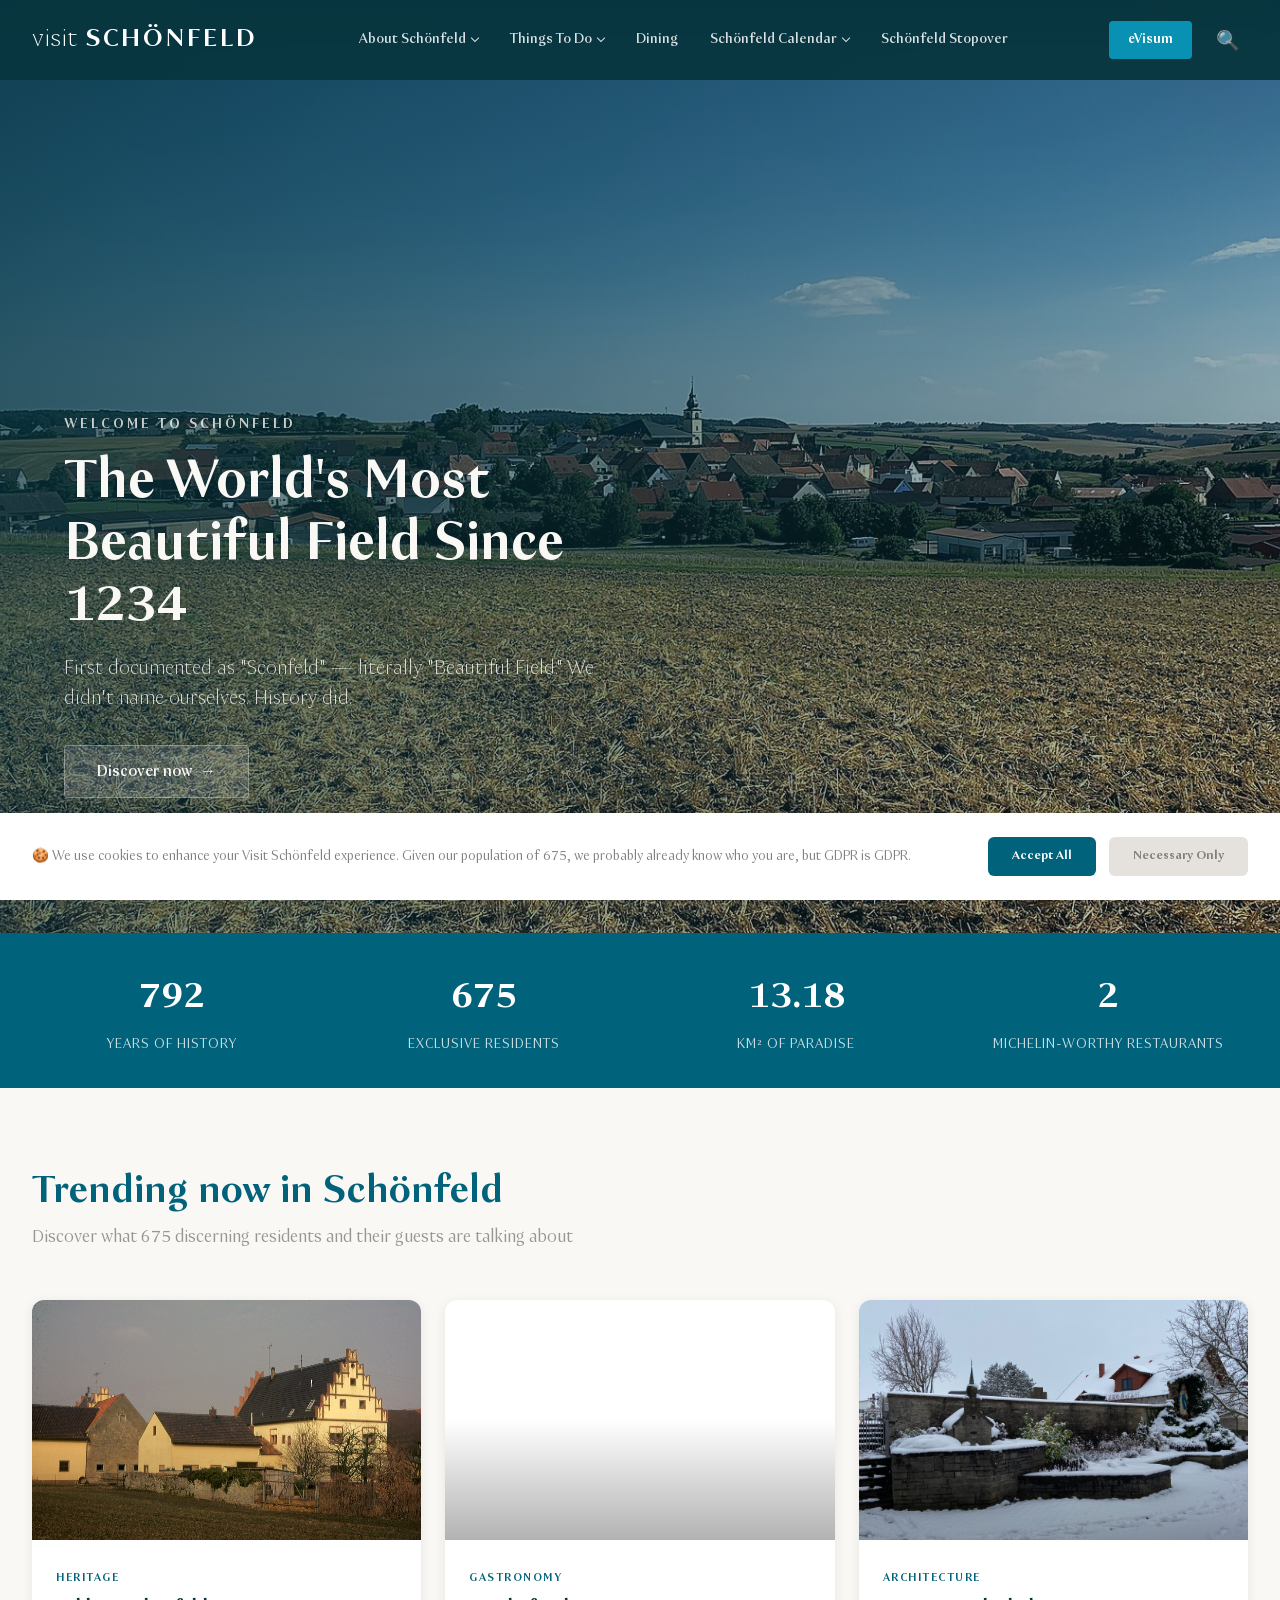
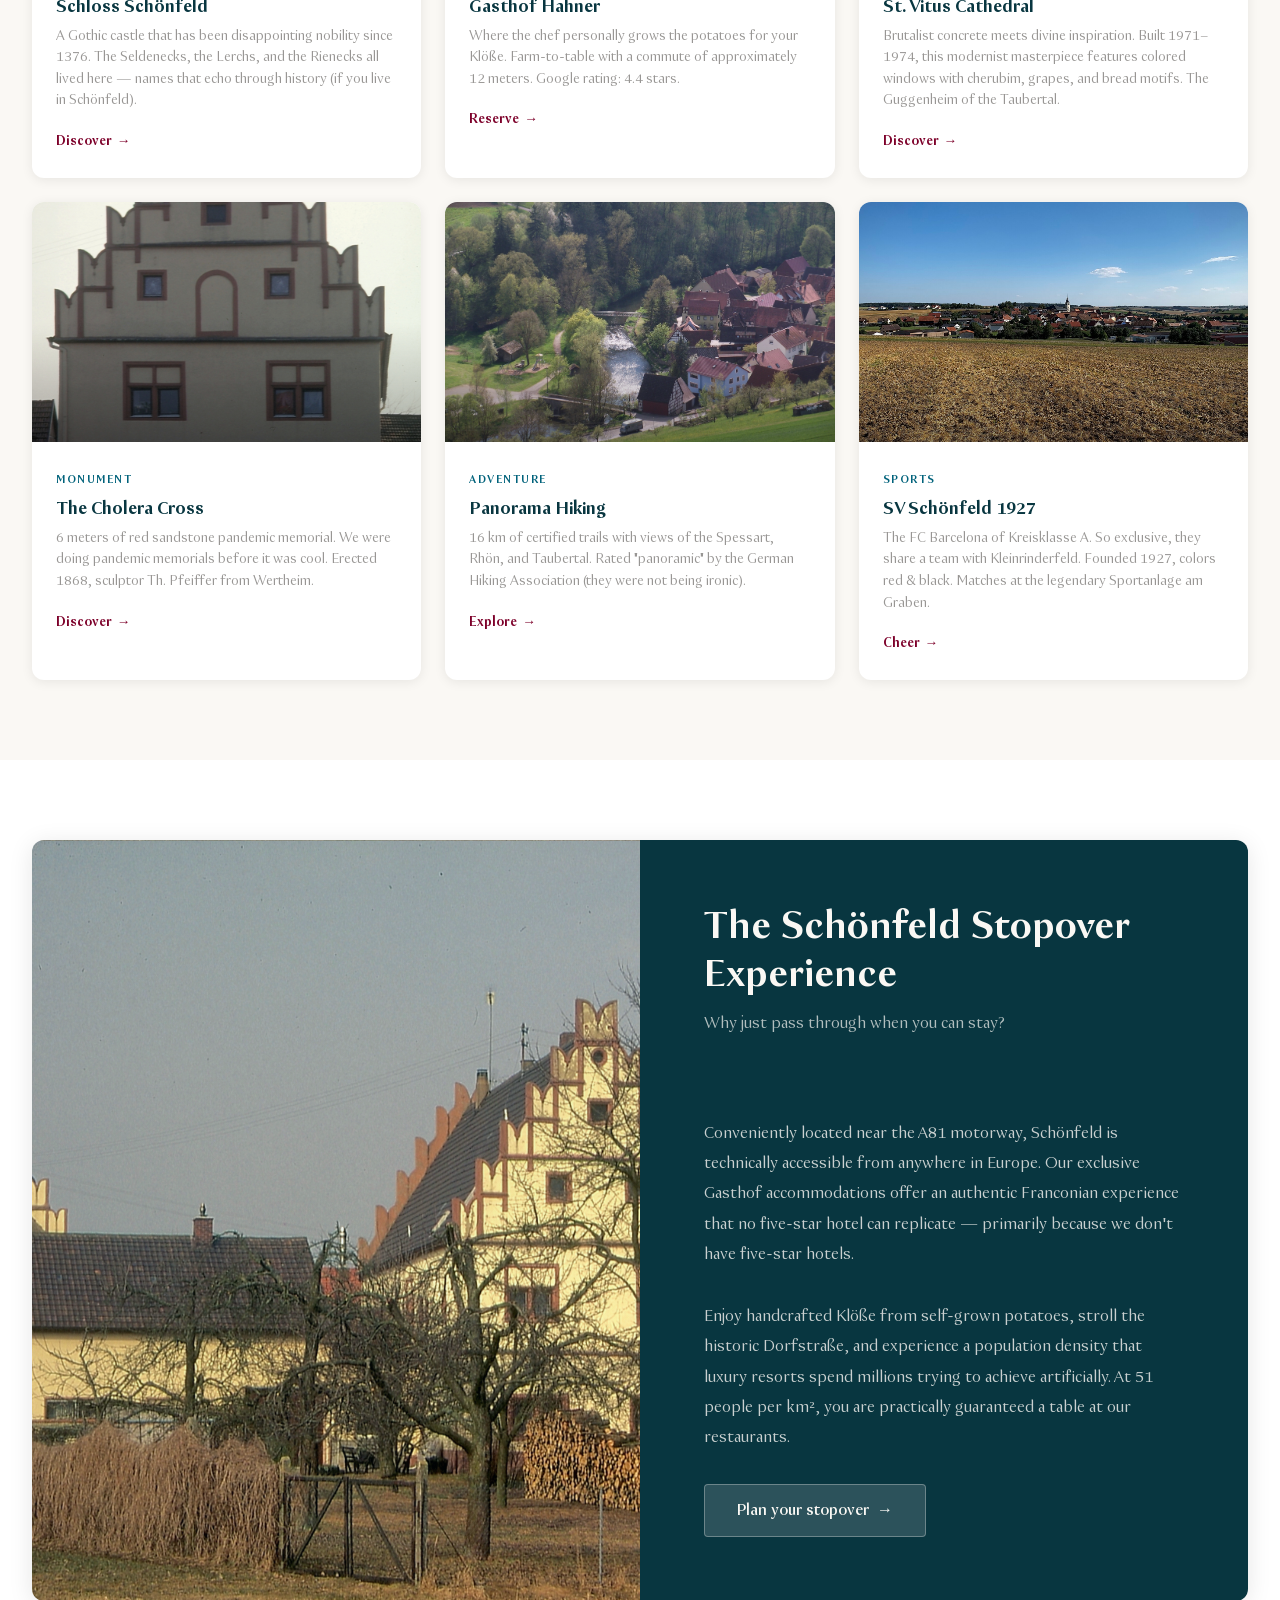
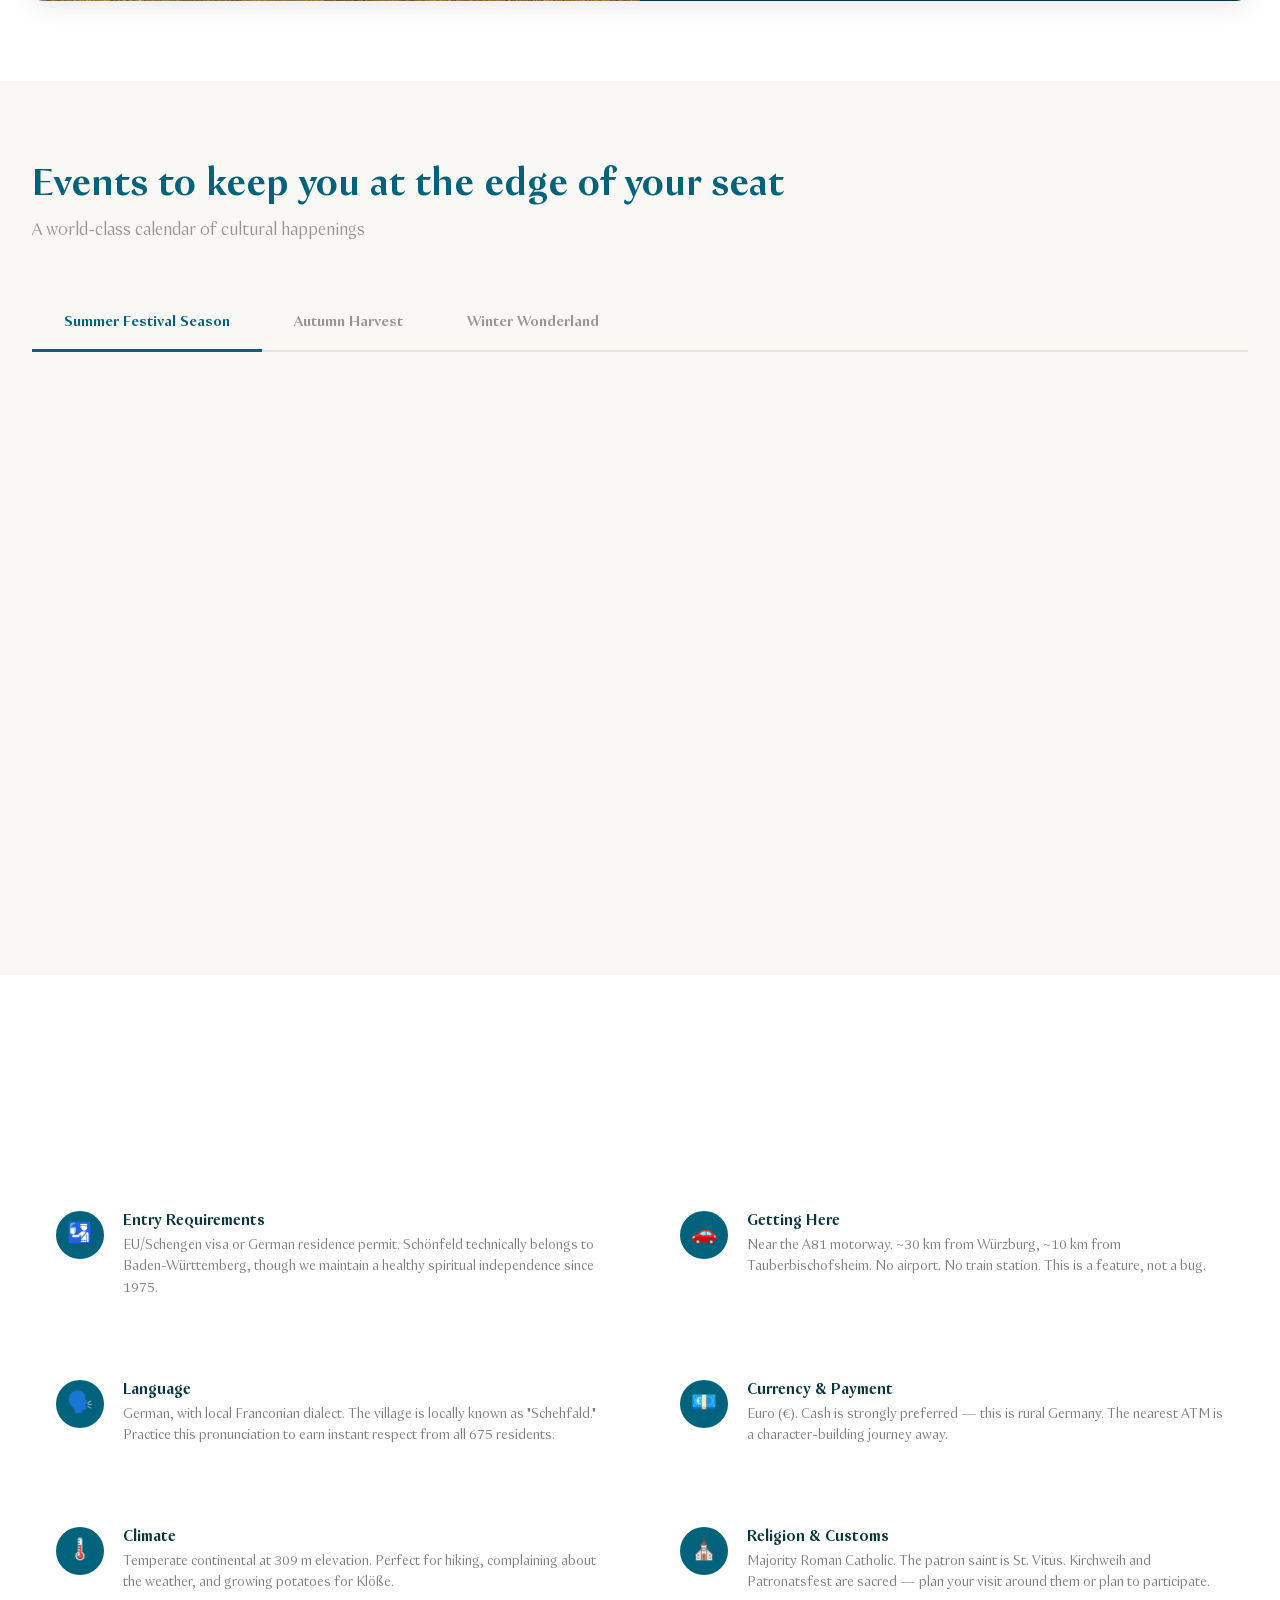
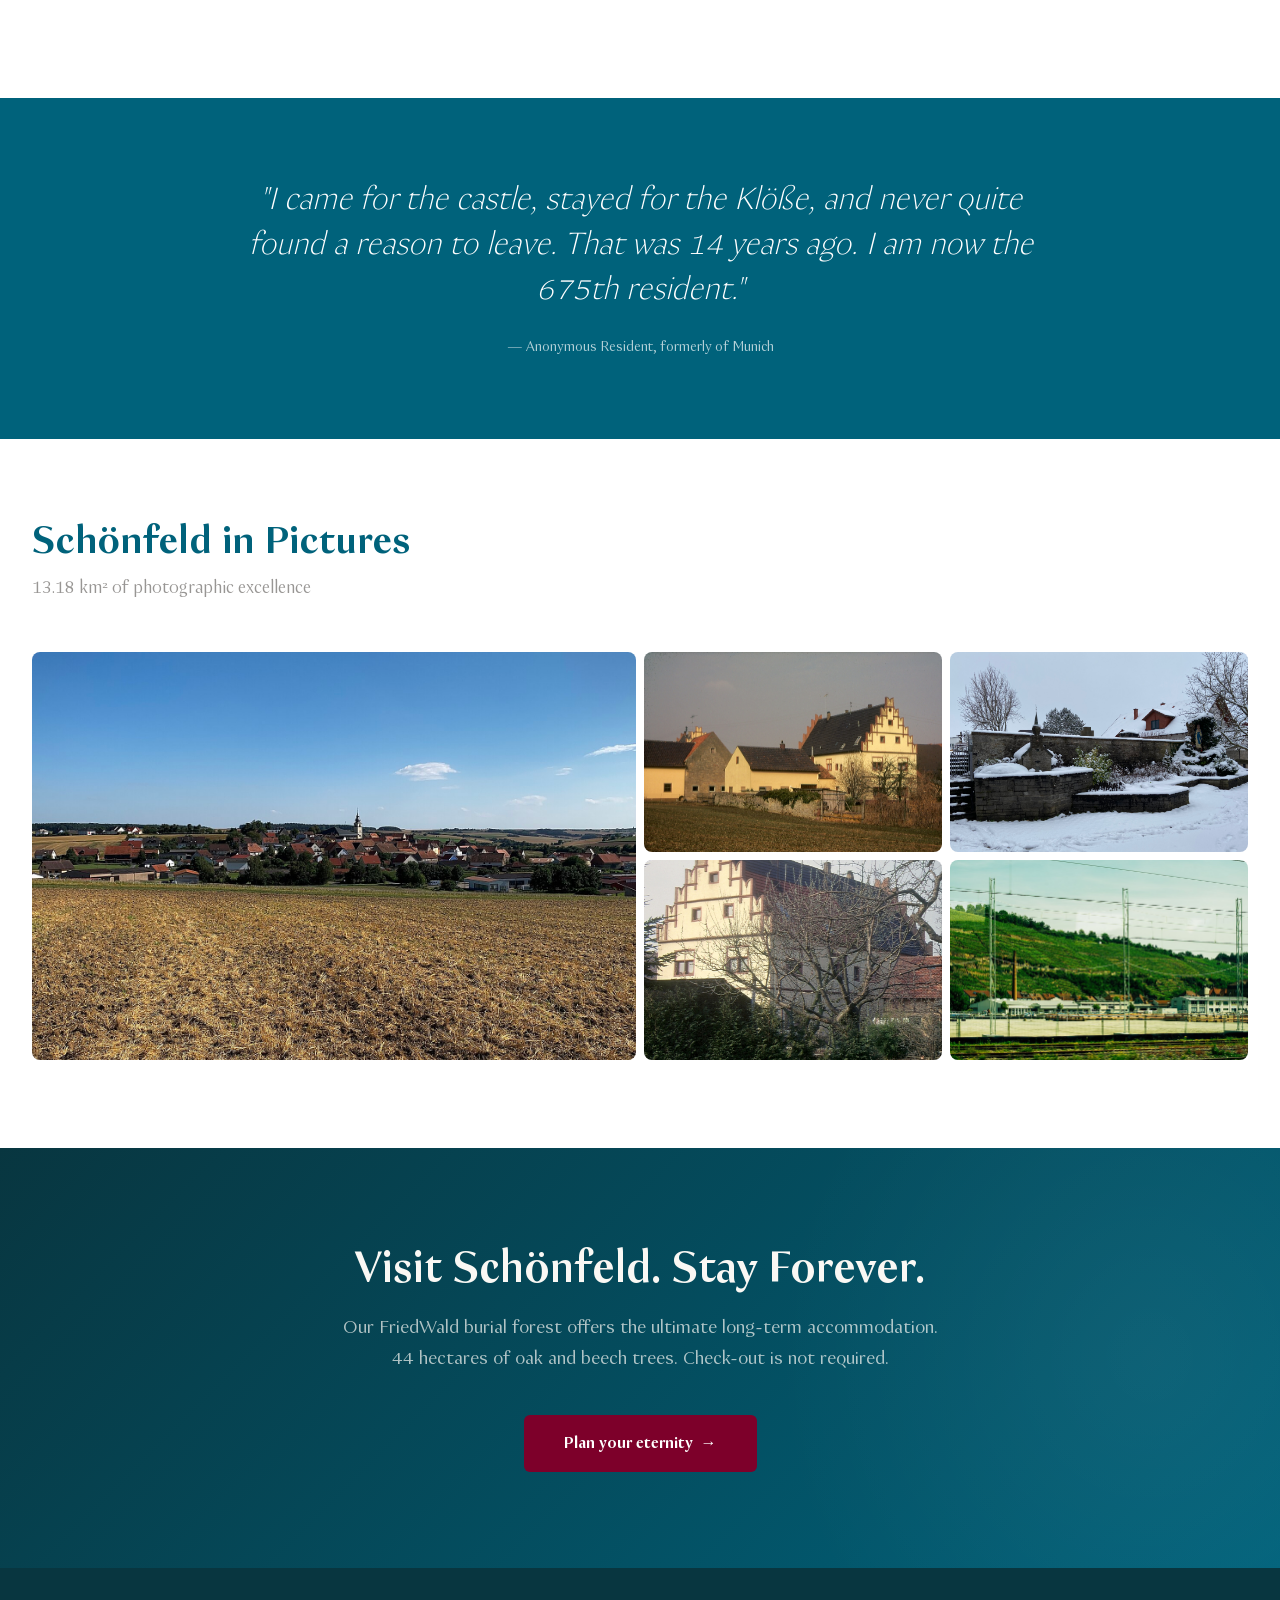
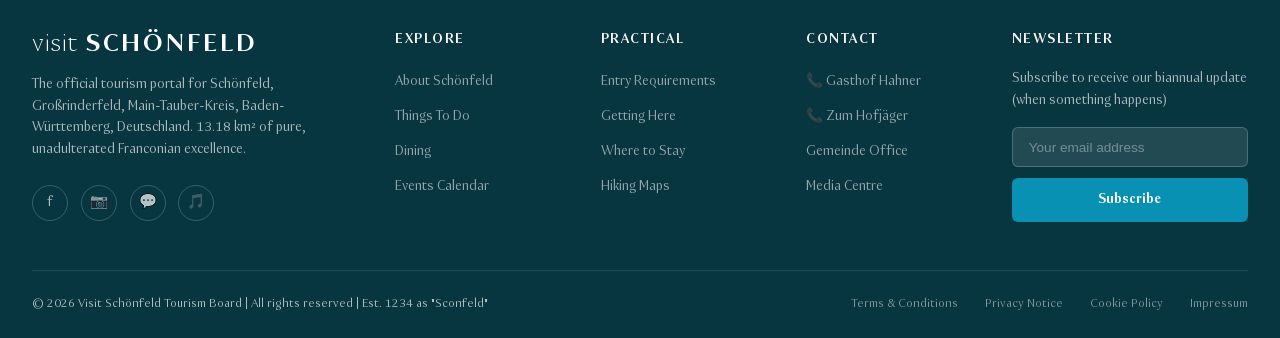
==== commit c3f65ecb: "Replace emoji horse with official Schönfeld Wappen Use the actual coat of arms (golden horse on red)" ====
--- a/index.html
+++ b/index.html
@@ -7,7 +7,7 @@
   <meta name="description" content="Discover Schönfeld — 13.18 km² of pure luxury. 675 residents. Infinite possibilities. Plan your exclusive visit today.">
   <link rel="stylesheet" href="css/style.css">
   <!-- Favicon: golden horse on red -->
-  <link rel="icon" href="data:image/svg+xml,<svg xmlns='http://www.w3.org/2000/svg' viewBox='0 0 100 100'><rect width='100' height='100' rx='12' fill='%23c0392b'/><text y='72' x='18' font-size='65'>🐴</text></svg>">
+  <link rel="icon" href="img/wappen-schoenfeld.png" type="image/png">
 </head>
 <body>
 
@@ -27,15 +27,7 @@
   <!-- ========== NAVBAR ========== -->
   <nav class="navbar" role="navigation" aria-label="Main navigation">
     <div class="container">
-      <a href="index.html" class="nav-logo">
-        <!-- Horse coat of arms SVG -->
-        <svg class="logo-icon" viewBox="0 0 40 40" xmlns="http://www.w3.org/2000/svg">
-          <circle cx="20" cy="20" r="19" fill="none" stroke="currentColor" stroke-width="1.5"/>
-          <text x="10" y="28" font-size="22">🐴</text>
-        </svg>
-        <span class="logo-visit">visit</span>
-        <span class="logo-name">Schönfeld</span>
-      </a>
+      <a href="index.html" class="nav-logo"><span class="logo-visit">visit</span><span class="logo-name">Schönfeld</span></a>
 
       <ul class="nav-menu">
         <li>
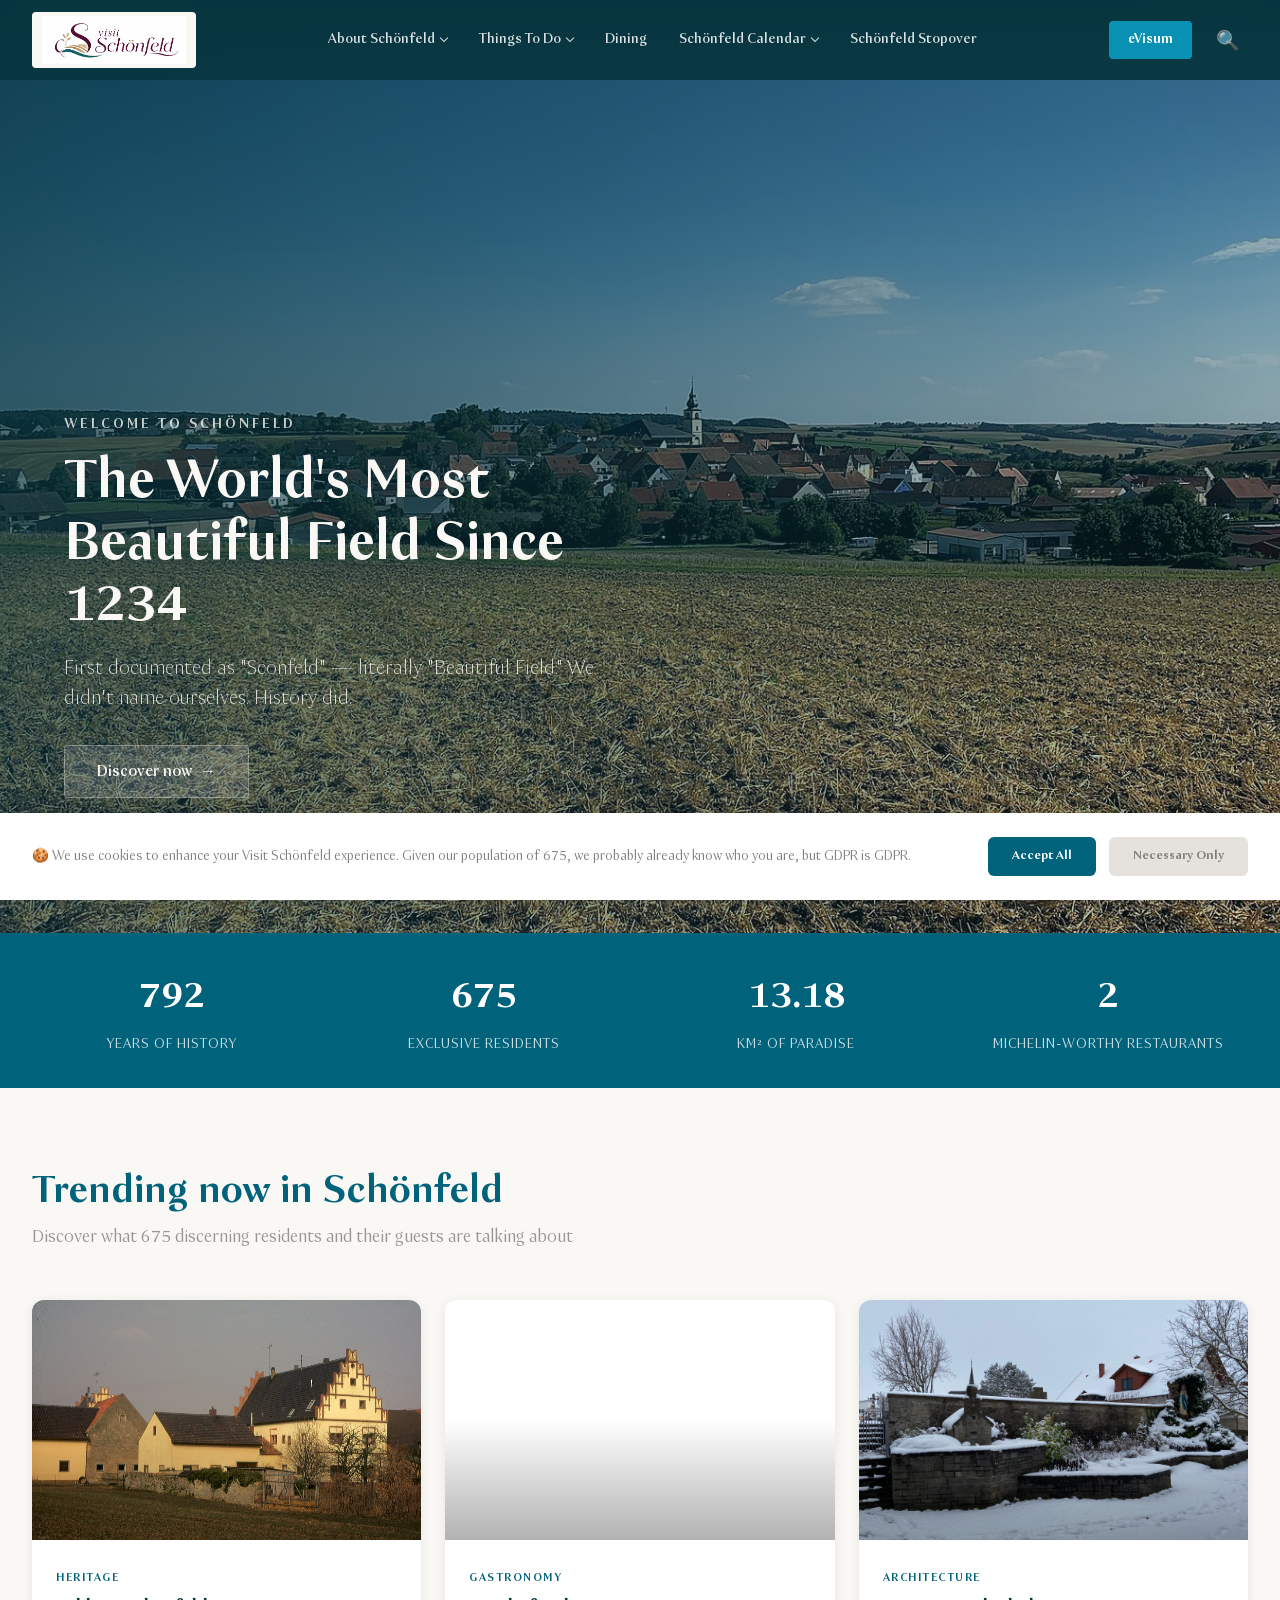
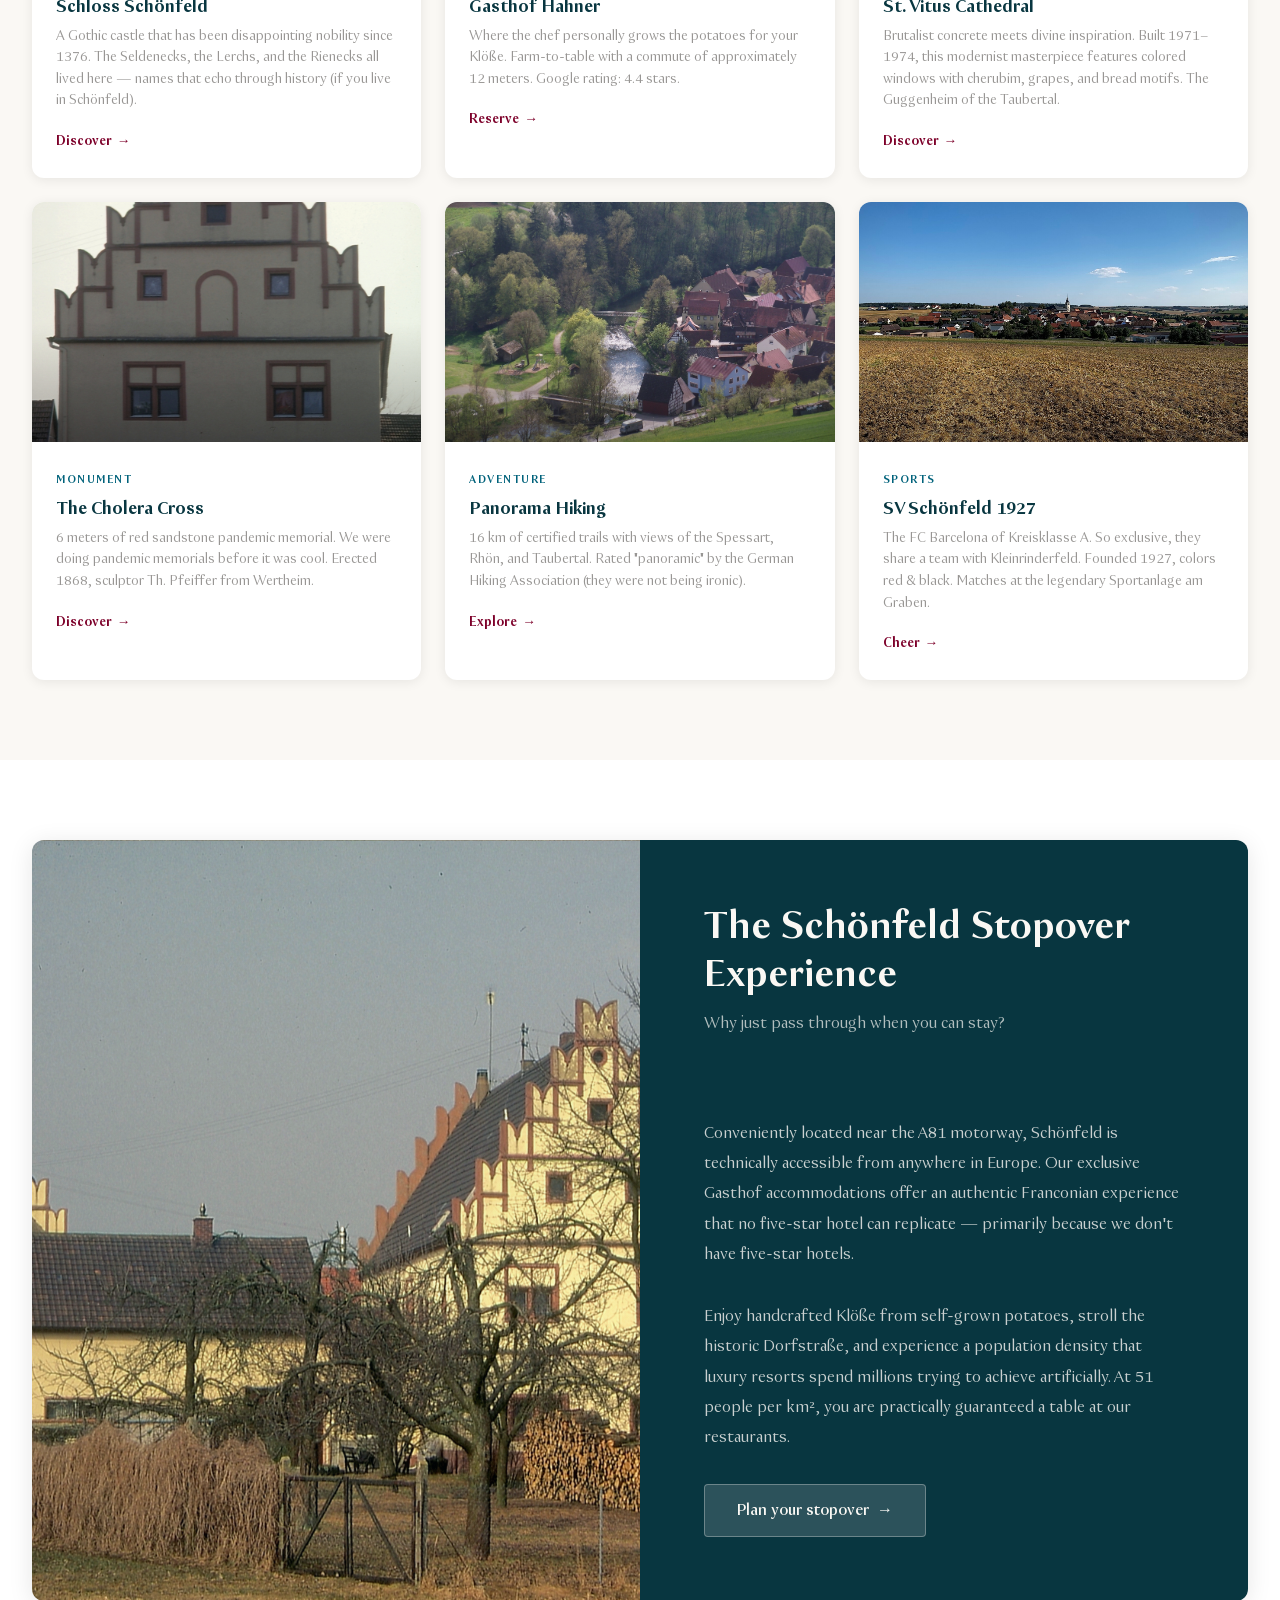
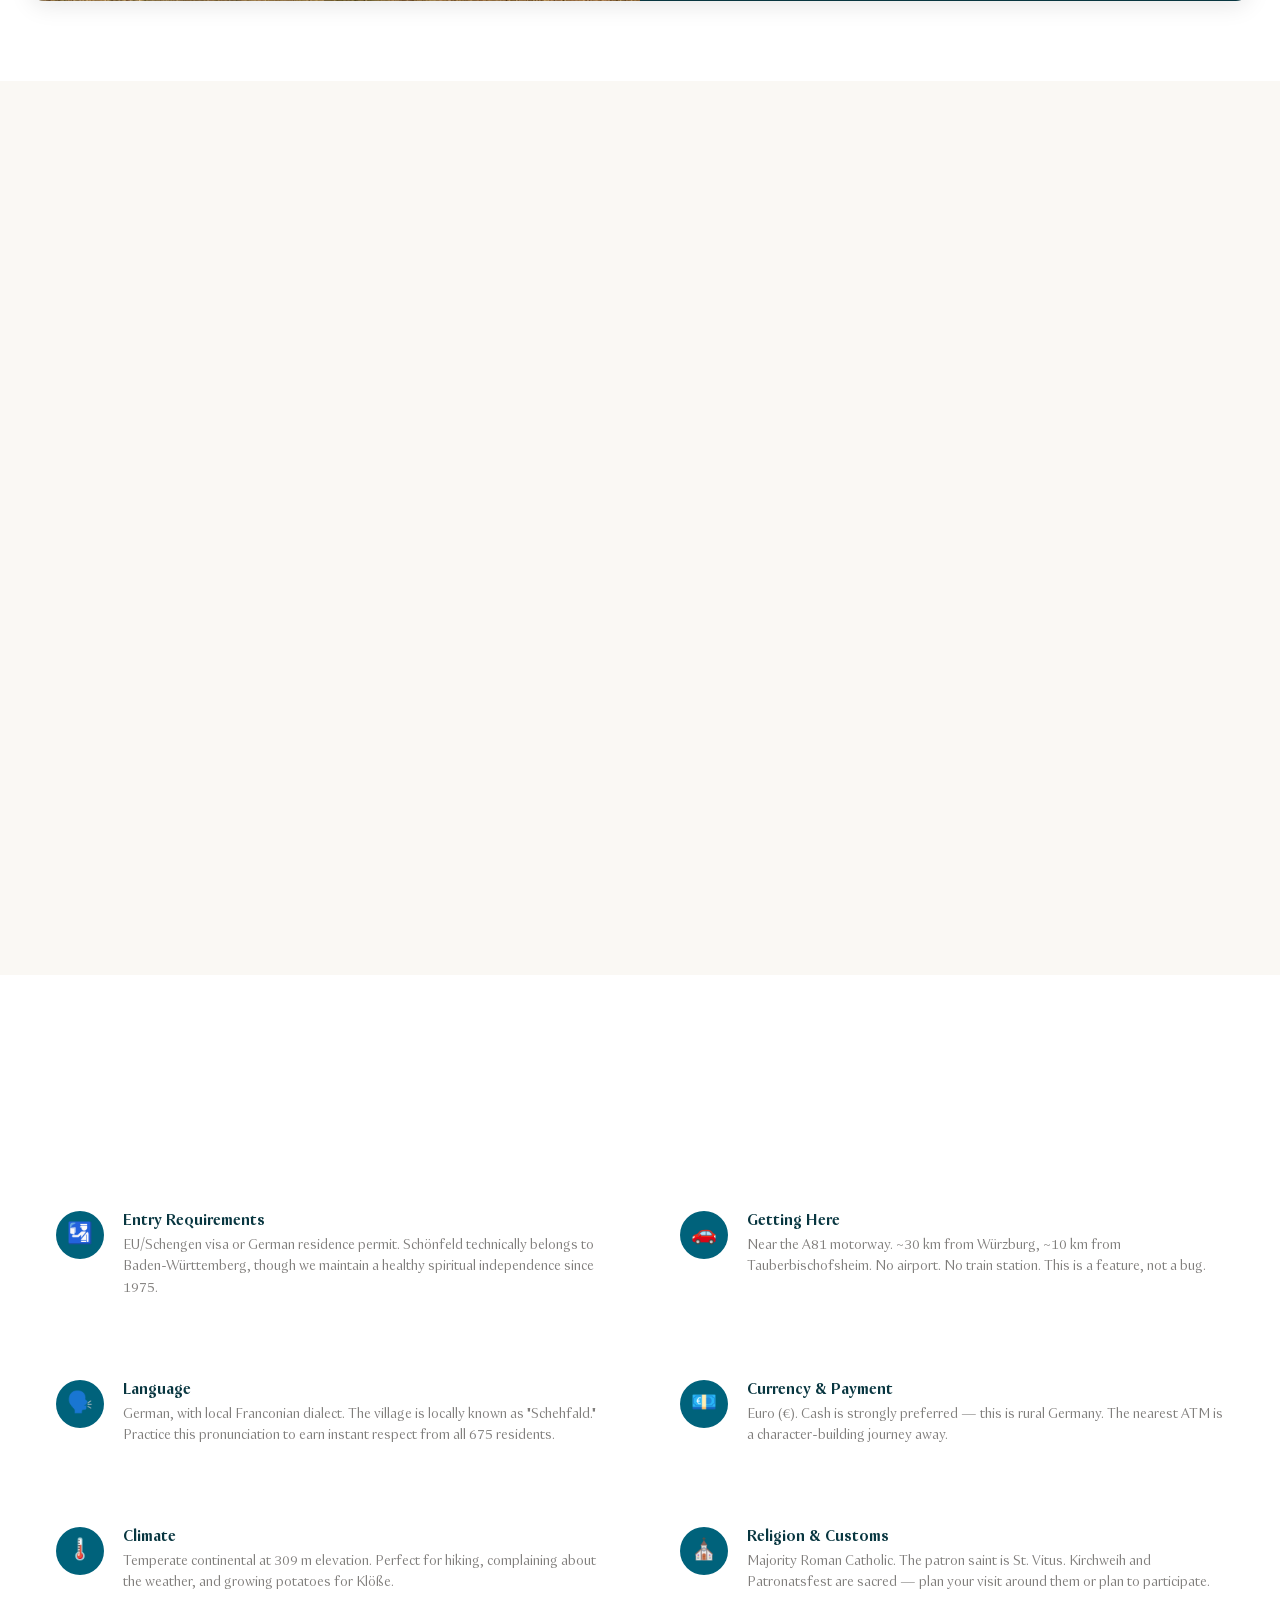
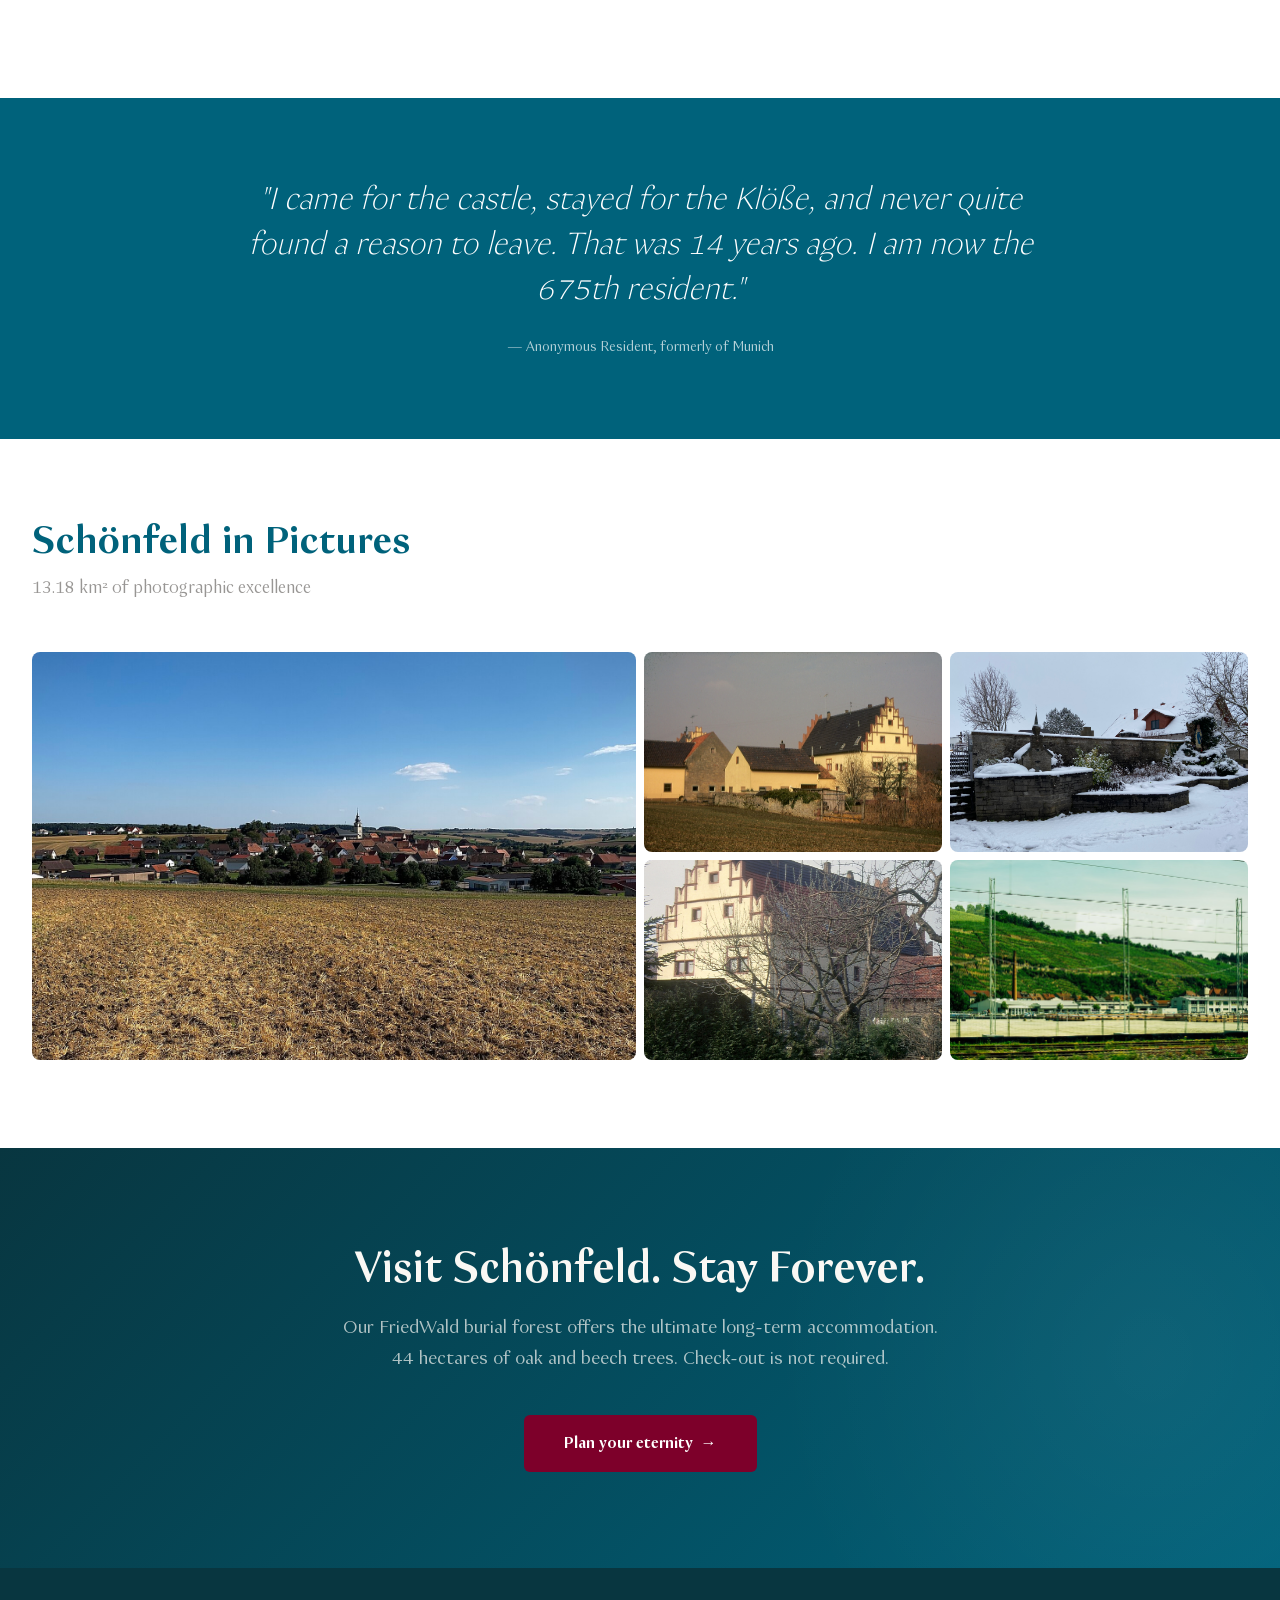
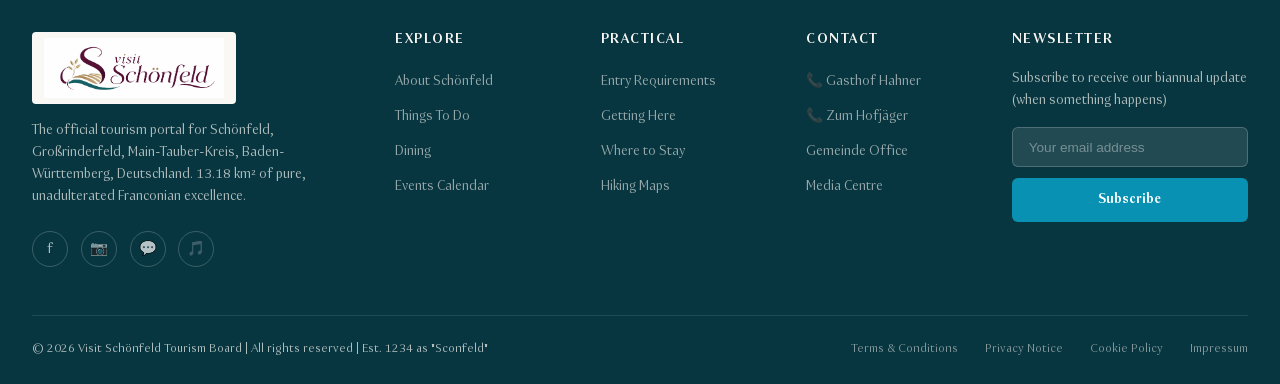
==== commit f084bf7f: "Use custom Visit Schönfeld logo image Replace the text wordmark with the user-designed logo image fe" ====
--- a/index.html
+++ b/index.html
@@ -27,7 +27,7 @@
   <!-- ========== NAVBAR ========== -->
   <nav class="navbar" role="navigation" aria-label="Main navigation">
     <div class="container">
-      <a href="index.html" class="nav-logo"><span class="logo-visit">visit</span><span class="logo-name">Schönfeld</span></a>
+      <a href="index.html" class="nav-logo"><img src="img/logo.png" alt="Visit Schönfeld"></a>
 
       <ul class="nav-menu">
         <li>
@@ -581,10 +581,7 @@
     <div class="container">
       <div class="footer-grid">
         <div class="footer-brand">
-          <a href="index.html" class="nav-logo">
-            <span class="logo-visit">visit</span>
-            <span class="logo-name">Schönfeld</span>
-          </a>
+          <a href="index.html" class="nav-logo"><img src="img/logo.png" alt="Visit Schönfeld"></a>
           <p>The official tourism portal for Schönfeld, Großrinderfeld, Main-Tauber-Kreis, Baden-Württemberg, Deutschland. 13.18 km² of pure, unadulterated Franconian excellence.</p>
           <div class="footer-social">
             <a href="#" aria-label="Facebook" title="We might have a Facebook page">f</a>
--- a/css/style.css
+++ b/css/style.css
@@ -203,39 +203,29 @@
 
 .nav-logo {
   display: flex;
-  align-items: baseline;
-  gap: 0;
-  color: var(--white);
-  font-family: var(--font-heading);
-  font-size: 1.6rem;
-  font-weight: 300;
-  letter-spacing: 0.5px;
+  align-items: center;
   text-decoration: none;
   line-height: 1;
 }
 
 .nav-logo:hover {
-  color: var(--white);
   text-decoration: none;
 }
 
-.nav-logo .logo-visit {
-  font-weight: 300;
-  text-transform: lowercase;
-  font-size: 1.6rem;
-  letter-spacing: 0.5px;
-}
-
-.nav-logo .logo-name {
-  font-weight: 700;
-  text-transform: uppercase;
-  letter-spacing: 3px;
-  font-size: 1.6rem;
-  margin-left: 0.35em;
-}
-
-.nav-logo .logo-icon {
-  display: none;
+.nav-logo img {
+  height: 56px;
+  width: auto;
+  display: block;
+  /* Logo has white/transparent background — needs to stand out on dark navbar */
+  background: var(--off-white);
+  padding: 4px 10px;
+  border-radius: 4px;
+}
+
+/* Footer logo — larger, no background needed since footer is also dark */
+.footer-brand .nav-logo img {
+  height: 72px;
+  padding: 6px 12px;
 }
 
 .nav-menu {
